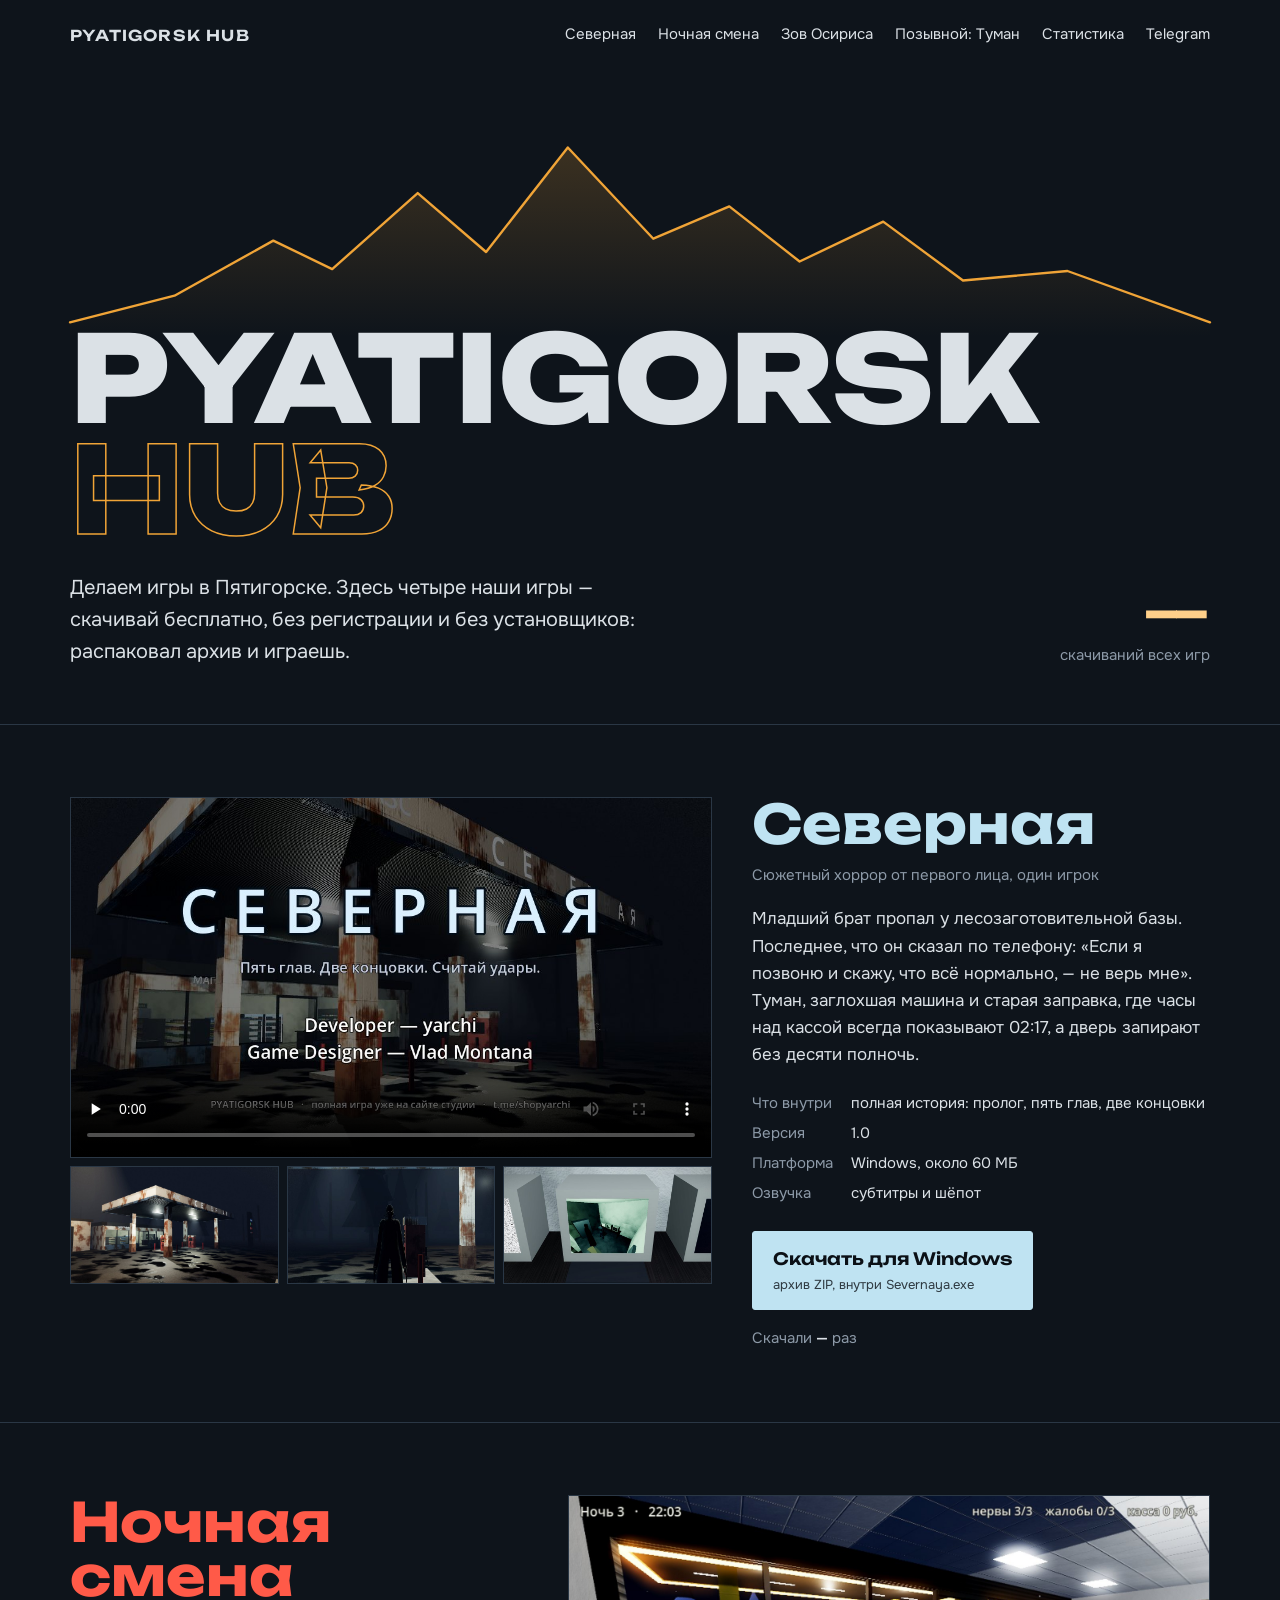
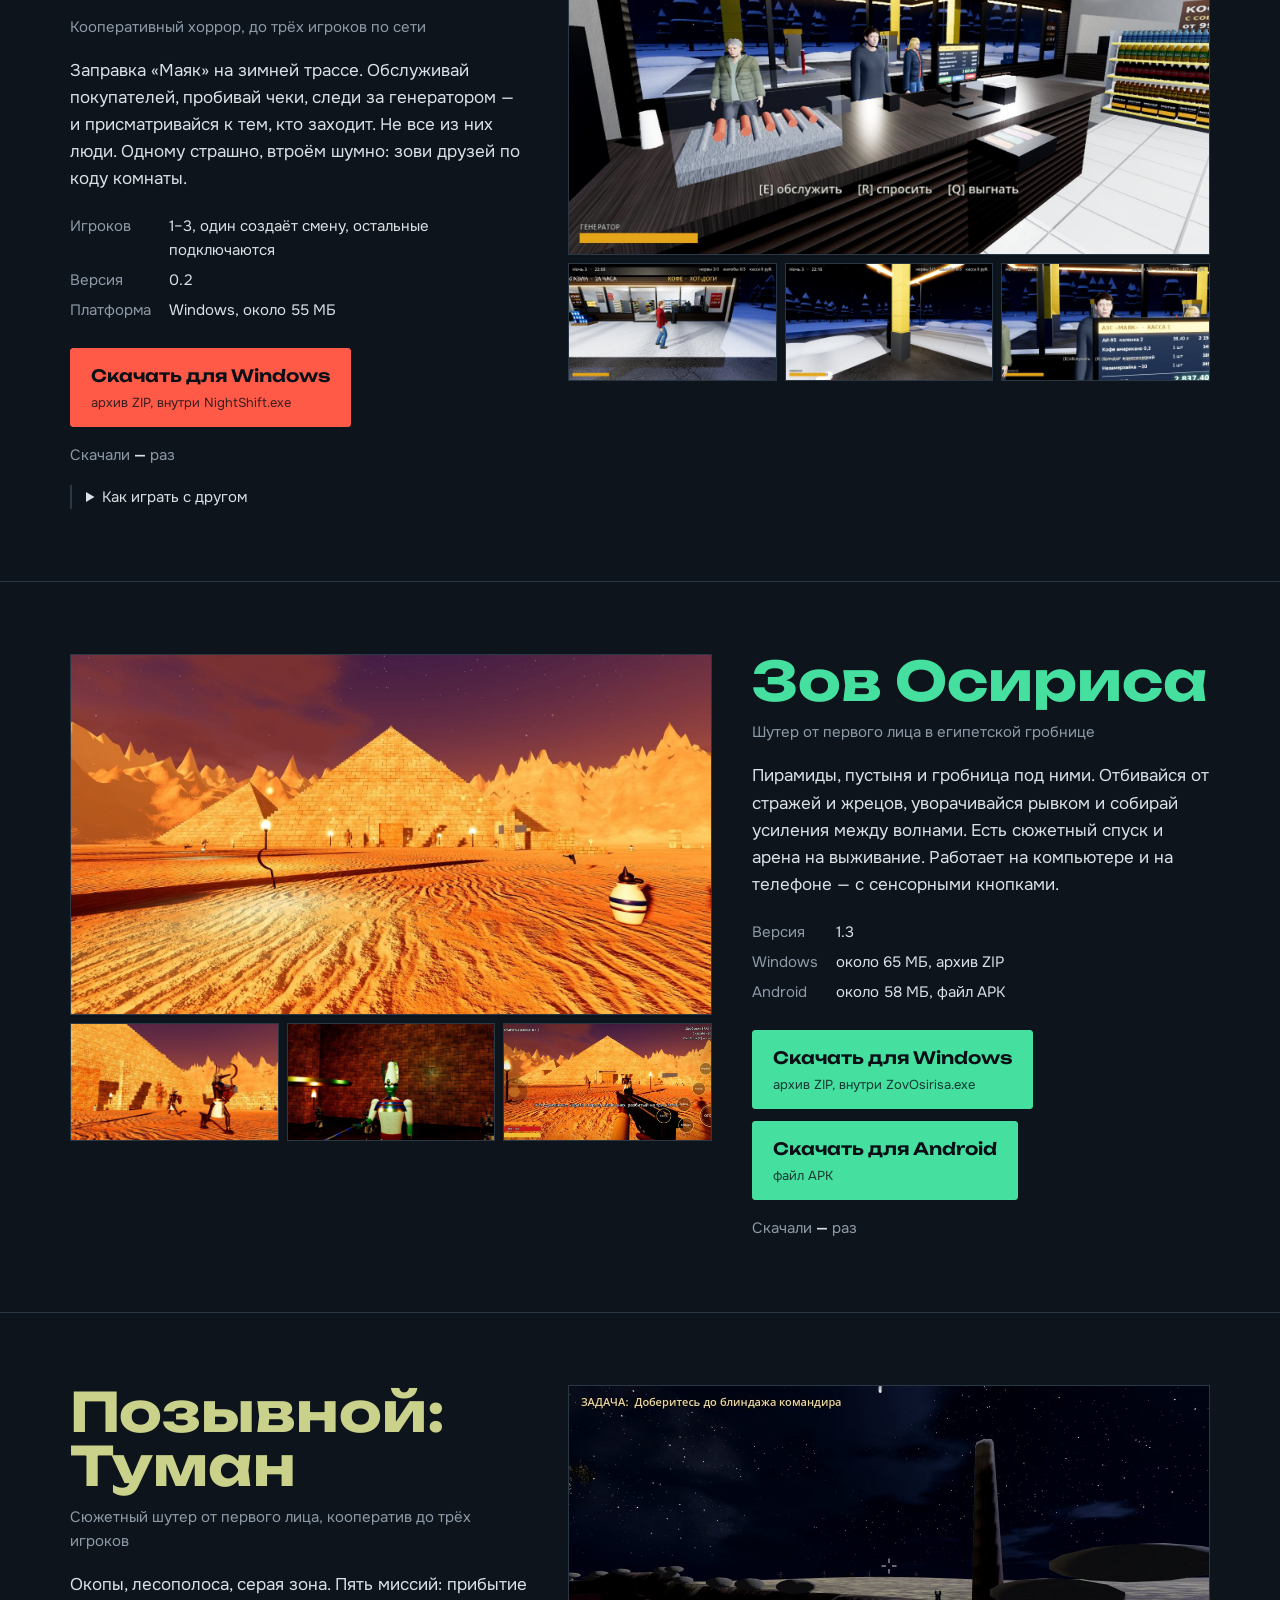
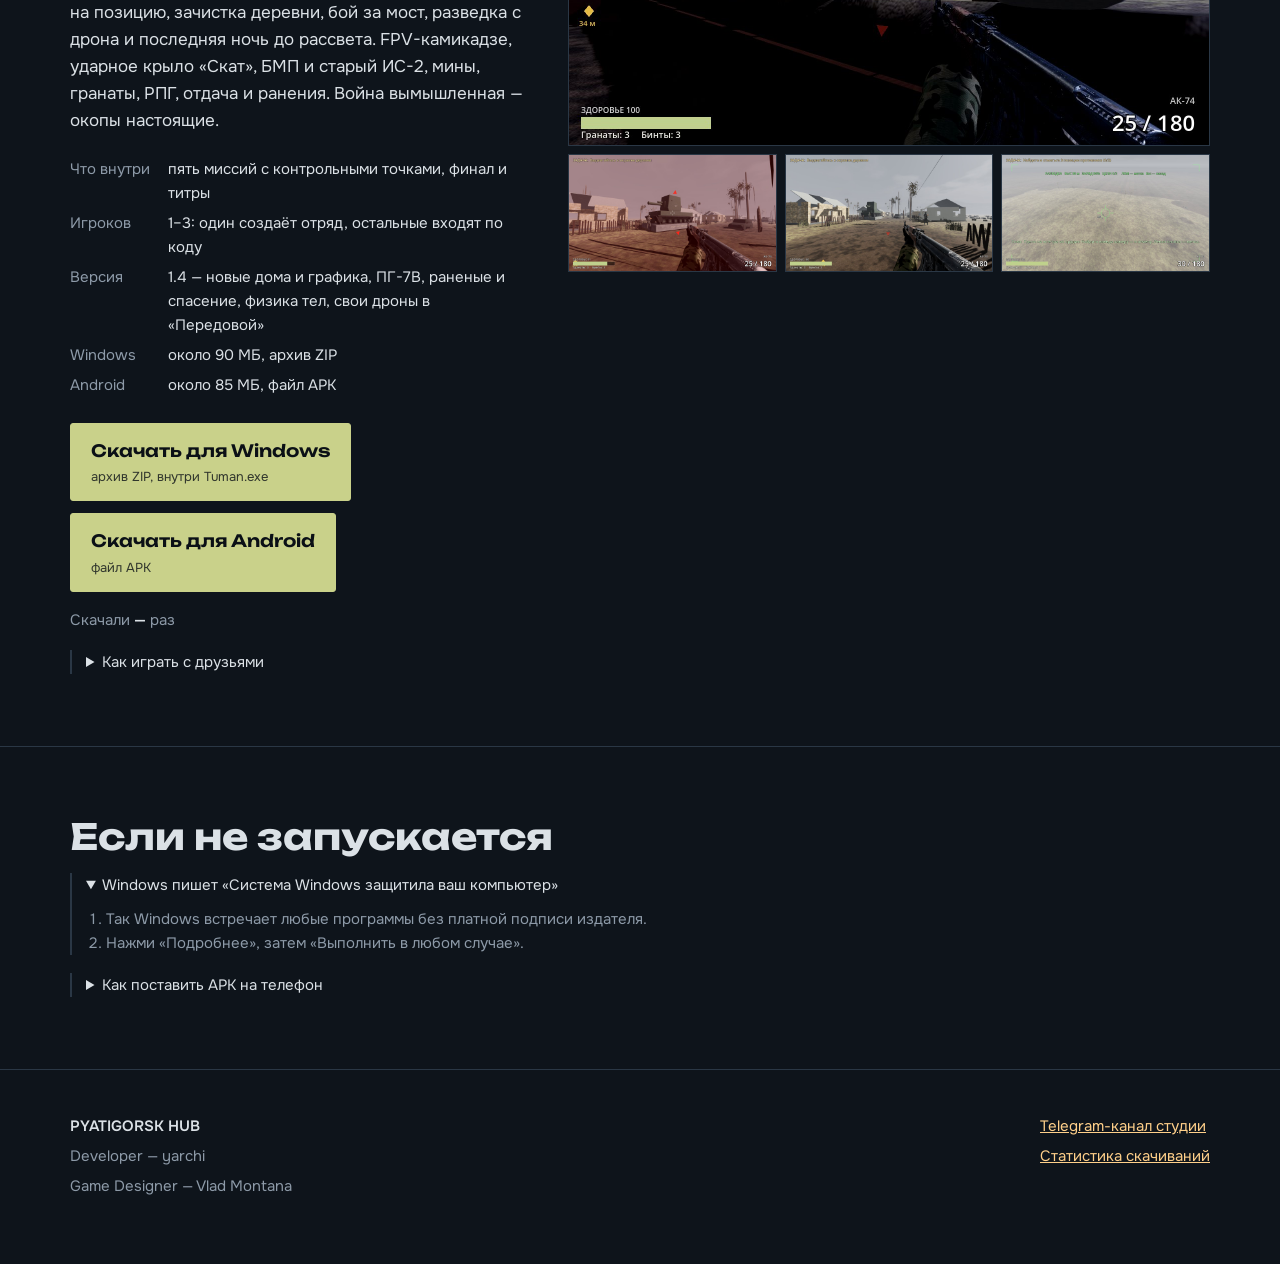
==== index.html @ 717195f7 "Сайт: «Позывной: Туман» 1.4 Co-Authored-By: Claude Opus 5.5 <noreply@anthropic.com> Claude-Session: " ====
<!doctype html>
<html lang="ru">
<head>
<meta charset="utf-8">
<meta name="viewport" content="width=device-width, initial-scale=1">
<title>PYATIGORSK HUB — игры из Пятигорска</title>
<meta name="description" content="Студия PYATIGORSK HUB: «Северная», «Ночная смена», «Зов Осириса» и «Позывной: Туман». Скачать бесплатно для Windows и Android.">
<meta property="og:title" content="PYATIGORSK HUB — игры из Пятигорска">
<meta property="og:description" content="Четыре игры студии: сюжетный хоррор, кооператив на ночной заправке, шутер в гробнице и военный шутер. Скачать бесплатно.">
<meta property="og:image" content="img/sev-1.jpg">
<link rel="icon" href="favicon.svg" type="image/svg+xml">
<link rel="preconnect" href="https://fonts.googleapis.com">
<link rel="preconnect" href="https://fonts.gstatic.com" crossorigin>
<link href="https://fonts.googleapis.com/css2?family=Onest:wght@400;500;600&family=Unbounded:wght@500;600;700;800&display=swap" rel="stylesheet">
<link rel="stylesheet" href="style.css">
</head>
<body>

<header class="top">
  <div class="wrap">
    <div class="bar">
      <a class="mark" href="./">PYATIGORSK HUB</a>
      <nav aria-label="Разделы">
        <a href="#severnaya">Северная</a>
        <a href="#night-shift">Ночная смена</a>
        <a href="#zov-osirisa">Зов Осириса</a>
        <a href="#tuman">Позывной: Туман</a>
        <a href="stats.html">Статистика</a>
        <a href="https://t.me/shopyarchi" rel="noopener">Telegram</a>
      </nav>
    </div>
    <svg class="ridge" viewBox="0 0 1200 230" role="img" aria-label="Пять вершин — силуэт горы Бештау">
      <defs><linearGradient id="lampfade" x1="0" y1="0" x2="0" y2="1"><stop offset="0" stop-color="#f0a437" stop-opacity=".2"/><stop offset="1" stop-color="#f0a437" stop-opacity="0"/></linearGradient></defs>
      <path class="glow" d="M0 214 L110 186 L214 128 L276 158 L366 78 L438 140 L524 30 L614 126 L694 92 L768 150 L856 108 L940 170 L1050 160 L1200 214 L1200 230 L0 230 Z"/>
      <path class="crest" d="M0 214 L110 186 L214 128 L276 158 L366 78 L438 140 L524 30 L614 126 L694 92 L768 150 L856 108 L940 170 L1050 160 L1200 214"/>
    </svg>
    <h1><span>PYATIGORSK</span><span class="hub">HUB</span></h1>
    <div class="intro">
      <p>Делаем игры в Пятигорске. Здесь четыре наши игры — скачивай бесплатно, без регистрации и без установщиков: распаковал архив и играешь.</p>
      <div class="tally"><b class="num" data-total>—</b><span>скачиваний всех игр</span></div>
    </div>
  </div>
</header>

<main>

<section class="game sev" id="severnaya">
  <div class="wrap grid">
    <div class="shotbox">
      <video class="main" controls preload="none" poster="img/sev-poster-v2.jpg">
        <source src="media/severnaya-trailer-v2.mp4" type="video/mp4">
      </video>
      <div class="strip">
        <a href="img/sev-1.jpg"><img src="img/sev-1.jpg" alt="Старая заправка «Северная» в тумане" loading="lazy"></a>
        <a href="img/sev-2.jpg"><img src="img/sev-2.jpg" alt="Высокая фигура за стеклом у колонки" loading="lazy"></a>
        <a href="img/sev-3.jpg"><img src="img/sev-3.jpg" alt="Монитор охраны: за спиной героя кто-то стоит" loading="lazy"></a>
      </div>
    </div>
    <div>
      <h2>Северная</h2>
      <p class="kind">Сюжетный хоррор от первого лица, один игрок</p>
      <p class="about">Младший брат пропал у лесозаготовительной базы. Последнее, что он сказал по телефону: «Если я позвоню и скажу, что всё нормально, — не верь мне». Туман, заглохшая машина и старая заправка, где часы над кассой всегда показывают 02:17, а дверь запирают без десяти полночь.</p>
      <dl class="facts">
        <dt>Что внутри</dt><dd>полная история: пролог, пять глав, две концовки</dd>
        <dt>Версия</dt><dd>1.0</dd>
        <dt>Платформа</dt><dd>Windows, <span data-size="Severnaya_Windows.zip">около 60 МБ</span></dd>
        <dt>Озвучка</dt><dd>субтитры и шёпот</dd>
      </dl>
      <div class="dl">
        <a class="btn" data-file="Severnaya_Windows.zip"><b>Скачать для Windows</b><small>архив ZIP, внутри Severnaya.exe</small></a>
      </div>
      <p class="got">Скачали <b class="num" data-count="severnaya">—</b> раз</p>
    </div>
  </div>
</section>

<section class="game ns flip" id="night-shift">
  <div class="wrap grid">
    <div class="shotbox">
      <img class="main" src="img/ns-1.jpg" alt="Касса ночной заправки «Маяк»: у прилавка стоят покупатели">
      <div class="strip">
        <a href="img/ns-2.jpg"><img src="img/ns-2.jpg" alt="Покупатель идёт к магазину по снегу" loading="lazy"></a>
        <a href="img/ns-3.jpg"><img src="img/ns-3.jpg" alt="Тёмная фигура у колонны заправки" loading="lazy"></a>
        <a href="img/ns-4.jpg"><img src="img/ns-4.jpg" alt="Экран кассы с чеком" loading="lazy"></a>
      </div>
    </div>
    <div>
      <h2>Ночная смена</h2>
      <p class="kind">Кооперативный хоррор, до трёх игроков по сети</p>
      <p class="about">Заправка «Маяк» на зимней трассе. Обслуживай покупателей, пробивай чеки, следи за генератором — и присматривайся к тем, кто заходит. Не все из них люди. Одному страшно, втроём шумно: зови друзей по коду комнаты.</p>
      <dl class="facts">
        <dt>Игроков</dt><dd>1–3, один создаёт смену, остальные подключаются</dd>
        <dt>Версия</dt><dd>0.2</dd>
        <dt>Платформа</dt><dd>Windows, <span data-size="NightShift_Windows.zip">около 55 МБ</span></dd>
      </dl>
      <div class="dl">
        <a class="btn" data-file="NightShift_Windows.zip"><b>Скачать для Windows</b><small>архив ZIP, внутри NightShift.exe</small></a>
      </div>
      <p class="got">Скачали <b class="num" data-count="night-shift">—</b> раз</p>
      <details class="how">
        <summary>Как играть с другом</summary>
        <ol>
          <li>Один игрок нажимает «Создать смену» и отправляет друзьям код комнаты.</li>
          <li>Остальные вводят код и нажимают «Подключиться к другу».</li>
          <li>Если через интернет не соединяет, поставьте всем Radmin VPN или играйте в одной сети Wi-Fi.</li>
        </ol>
      </details>
    </div>
  </div>
</section>

<section class="game zov" id="zov-osirisa">
  <div class="wrap grid">
    <div class="shotbox">
      <img class="main" src="img/zov-1.jpg" alt="Пирамиды в пустыне на закате">
      <div class="strip">
        <a href="img/zov-2.jpg"><img src="img/zov-2.jpg" alt="Стражи гробницы" loading="lazy"></a>
        <a href="img/zov-3.jpg"><img src="img/zov-3.jpg" alt="Статуя Осириса" loading="lazy"></a>
        <a href="img/zov-4.jpg"><img src="img/zov-4.jpg" alt="Игра на телефоне с сенсорными кнопками" loading="lazy"></a>
      </div>
    </div>
    <div>
      <h2>Зов Осириса</h2>
      <p class="kind">Шутер от первого лица в египетской гробнице</p>
      <p class="about">Пирамиды, пустыня и гробница под ними. Отбивайся от стражей и жрецов, уворачивайся рывком и собирай усиления между волнами. Есть сюжетный спуск и арена на выживание. Работает на компьютере и на телефоне — с сенсорными кнопками.</p>
      <dl class="facts">
        <dt>Версия</dt><dd>1.3</dd>
        <dt>Windows</dt><dd><span data-size="ZovOsirisa_Windows.zip">около 65 МБ</span>, архив ZIP</dd>
        <dt>Android</dt><dd><span data-size="ZovOsirisa.apk">около 58 МБ</span>, файл APK</dd>
      </dl>
      <div class="dl">
        <a class="btn" data-file="ZovOsirisa_Windows.zip"><b>Скачать для Windows</b><small>архив ZIP, внутри ZovOsirisa.exe</small></a>
        <a class="btn" data-file="ZovOsirisa.apk"><b>Скачать для Android</b><small>файл APK</small></a>
      </div>
      <p class="got">Скачали <b class="num" data-count="zov-osirisa">—</b> раз</p>
    </div>
  </div>
</section>

<section class="game tm flip" id="tuman">
  <div class="wrap grid">
    <div class="shotbox">
      <img class="main" src="img/tm-1.jpg" alt="Ночной окоп на позиции «Берёза»">
      <div class="strip">
        <a href="img/tm-2.jpg"><img src="img/tm-2.jpg" alt="Деревня Ольховка и памятник КВ-2" loading="lazy"></a>
        <a href="img/tm-3.jpg"><img src="img/tm-3.jpg" alt="Улица деревни Ольховка, впереди противник" loading="lazy"></a>
        <a href="img/tm-4.jpg"><img src="img/tm-4.jpg" alt="Вид с разведдрона на позиции противника" loading="lazy"></a>
      </div>
    </div>
    <div>
      <h2>Позывной: Туман</h2>
      <p class="kind">Сюжетный шутер от первого лица, кооператив до трёх игроков</p>
      <p class="about">Окопы, лесополоса, серая зона. Пять миссий: прибытие на позицию, зачистка деревни, бой за мост, разведка с дрона и последняя ночь до рассвета. FPV-камикадзе, ударное крыло «Скат», БМП и старый ИС-2, мины, гранаты, РПГ, отдача и ранения. Война вымышленная — окопы настоящие.</p>
      <dl class="facts">
        <dt>Что внутри</dt><dd>пять миссий с контрольными точками, финал и титры</dd>
        <dt>Игроков</dt><dd>1–3: один создаёт отряд, остальные входят по коду</dd>
        <dt>Версия</dt><dd>1.4 — новые дома и графика, ПГ-7В, раненые и спасение, физика тел, свои дроны в «Передовой»</dd>
        <dt>Windows</dt><dd><span data-size="Tuman_Windows.zip">около 90 МБ</span>, архив ZIP</dd>
        <dt>Android</dt><dd><span data-size="Tuman.apk">около 85 МБ</span>, файл APK</dd>
      </dl>
      <div class="dl">
        <a class="btn" data-file="Tuman_Windows.zip"><b>Скачать для Windows</b><small>архив ZIP, внутри Tuman.exe</small></a>
        <a class="btn" data-file="Tuman.apk"><b>Скачать для Android</b><small>файл APK</small></a>
      </div>
      <p class="got">Скачали <b class="num" data-count="tuman">—</b> раз</p>
      <details class="how">
        <summary>Как играть с друзьями</summary>
        <ol>
          <li>Командир нажимает «Создать отряд» и отправляет код.</li>
          <li>Остальные вводят код и нажимают «Подключиться».</li>
          <li>Раненого напарника можно поднять: подойти и держать E. Если через интернет не соединяет — Radmin VPN или одна сеть Wi-Fi.</li>
        </ol>
      </details>
    </div>
  </div>
</section>

<section class="game" id="help">
  <div class="wrap">
    <h2 style="font-size:clamp(24px,3.4vw,36px);color:var(--fog)">Если не запускается</h2>
    <details class="how" open>
      <summary>Windows пишет «Система Windows защитила ваш компьютер»</summary>
      <ol>
        <li>Так Windows встречает любые программы без платной подписи издателя.</li>
        <li>Нажми «Подробнее», затем «Выполнить в любом случае».</li>
      </ol>
    </details>
    <details class="how">
      <summary>Как поставить APK на телефон</summary>
      <ol>
        <li>Скачай файл и открой его из загрузок.</li>
        <li>Телефон спросит разрешение на установку из этого источника — разреши.</li>
        <li>Нажми «Установить».</li>
      </ol>
    </details>
  </div>
</section>

</main>

<footer>
  <div class="wrap cols">
    <div>
      <p><strong>PYATIGORSK HUB</strong></p>
      <p>Developer — yarchi</p>
      <p>Game Designer — Vlad Montana</p>
    </div>
    <div>
      <p><a href="https://t.me/shopyarchi" rel="noopener">Telegram-канал студии</a></p>
      <p><a href="stats.html">Статистика скачиваний</a></p>
    </div>
  </div>
</footer>

<script src="app.js"></script>
<script>
  Hub.fallbackLinks();
  Hub.load().then(Hub.fill).catch(function () { /* без счётчиков сайт всё равно работает: кнопки ведут по прямым адресам */ });
</script>
</body>
</html>
---- style.css ----
/* PYATIGORSK HUB. Ночной склон: сланцевая синь, туман и янтарь натриевого фонаря.
   У каждой игры свой цвет: «Северная» — лёд, «Ночная смена» — красный неон, «Зов Осириса» — зелёный свет Дуата. */
:root {
  color-scheme: dark;
  --night: #0e141b; --slate: #151e28; --slate-2: #1c2733; --line: #2a3745;
  --fog: #dbe1e6; --mute: #8d9aa8; --lamp: #f0a437; --lamp-hi: #ffd08a;
  --ice: #bfe3f2; --neon: #ff5a48; --duat: #45e0a0;
  --display: "Unbounded", "Arial Black", sans-serif;
  --body: "Onest", "Segoe UI", Roboto, Arial, sans-serif;
  --wrap: 1180px;
}
* { box-sizing: border-box; }
[hidden] { display: none !important; }
html { scroll-behavior: smooth; }
body { margin: 0; background: var(--night); color: var(--fog); font: 17px/1.6 var(--body); overflow-x: hidden; }
img, video { max-width: 100%; display: block; }
a { color: var(--lamp-hi); }
a:focus-visible, button:focus-visible { outline: 2px solid var(--lamp); outline-offset: 3px; }
.wrap { max-width: var(--wrap); margin: 0 auto; padding-inline: 20px; }
h1, h2, h3 { font-family: var(--display); margin: 0; text-wrap: balance; }
.num { font-variant-numeric: tabular-nums; }

/* ---- шапка ---- */
.bar { display: flex; justify-content: space-between; align-items: center; gap: 16px; flex-wrap: wrap; padding-block: 22px; }
.bar .mark { font-family: var(--display); font-weight: 600; font-size: 15px; letter-spacing: .08em; color: var(--fog); text-decoration: none; }
.bar nav { display: flex; gap: 22px; flex-wrap: wrap; font-size: 15px; }
.bar nav a { color: var(--fog); text-decoration: none; border-bottom: 1px solid transparent; padding-bottom: 2px; }
.bar nav a:hover { border-bottom-color: var(--lamp); }

/* ---- первый экран: хребет из пяти вершин ---- */
.top { position: relative; padding-bottom: 56px; }
.ridge { display: block; width: 100%; height: auto; margin-top: clamp(10px, 4vw, 48px); overflow: visible; }
.ridge .glow { fill: url(#lampfade); }
.ridge .crest { fill: none; stroke: var(--lamp); stroke-width: 2.5; stroke-linejoin: round; stroke-linecap: round;
  stroke-dasharray: 1700; stroke-dashoffset: 1700; animation: draw 2.2s .15s cubic-bezier(.3,.1,.2,1) forwards; }
@keyframes draw { to { stroke-dashoffset: 0; } }
h1 { font-weight: 800; font-size: clamp(38px, 9.4vw, 124px); line-height: .92; letter-spacing: -.01em; margin-top: -0.12em; position: relative; }
h1 span { display: block; }
h1 .hub { color: transparent; -webkit-text-stroke: 1.5px var(--lamp); }
.intro { display: grid; grid-template-columns: minmax(0, 34em) auto; gap: 24px 48px; align-items: end; margin-top: 28px; }
.intro p { margin: 0; font-size: clamp(17px, 2vw, 20px); }
.tally { text-align: right; }
.tally b { display: block; font-family: var(--display); font-weight: 600; font-size: clamp(34px, 5vw, 56px); line-height: 1; color: var(--lamp-hi); }
.tally span { color: var(--mute); font-size: 15px; }

/* ---- игра ---- */
.game { --tone: var(--lamp); position: relative; padding-block: 72px; border-top: 1px solid var(--line); }
.game.sev { --tone: var(--ice); } .game.ns { --tone: var(--neon); } .game.zov { --tone: var(--duat); } .game.tm { --tone: #c9d18a; }
.game .grid { display: grid; grid-template-columns: minmax(0, 7fr) minmax(0, 5fr); gap: 40px; align-items: start; }
.game.flip .grid { grid-template-columns: minmax(0, 5fr) minmax(0, 7fr); }
.game.flip .shotbox { order: 2; }
.shotbox .main { border: 1px solid var(--line); background: var(--slate); aspect-ratio: 16 / 9; width: 100%; object-fit: cover; }
.shotbox video.main { aspect-ratio: 16 / 9; background: #000; }
.strip { display: grid; grid-template-columns: repeat(3, 1fr); gap: 8px; margin-top: 8px; }
.strip a { display: block; border: 1px solid var(--line); overflow: hidden; aspect-ratio: 16 / 9; background: var(--slate); }
.strip img { width: 100%; height: 100%; object-fit: cover; }
.strip a:hover { border-color: var(--tone); }
.game h2 { font-weight: 700; font-size: clamp(30px, 4.6vw, 54px); line-height: 1; color: var(--tone); }
.game .kind { margin: 12px 0 0; color: var(--mute); font-size: 15px; }
.game .about { margin: 18px 0 0; }
.facts { margin: 22px 0 0; padding: 0; list-style: none; display: grid; grid-template-columns: auto 1fr; gap: 6px 18px; font-size: 15px; }
.facts dt { color: var(--mute); } .facts dd { margin: 0; }
.dl { display: flex; flex-wrap: wrap; gap: 12px; margin-top: 26px; }
.btn { display: inline-flex; flex-direction: column; gap: 3px; min-width: 220px; padding: 13px 20px; text-decoration: none;
  background: var(--tone); color: #0b1016; border: 1px solid var(--tone); border-radius: 3px; transition: filter .15s, transform .15s; }
.btn:hover { filter: brightness(1.1); transform: translateY(-1px); }
.btn b { font-family: var(--display); font-weight: 600; font-size: 17px; }
.btn small { font-size: 13px; opacity: .8; }
.got { margin: 16px 0 0; font-size: 15px; color: var(--mute); }
.got b { color: var(--fog); font-weight: 600; }
details.how { margin-top: 18px; font-size: 15px; border-left: 2px solid var(--line); padding-left: 14px; }
details.how summary { cursor: pointer; color: var(--fog); }
details.how ol { margin: 10px 0 0; padding-left: 20px; color: var(--mute); }

/* ---- низ ---- */
footer { border-top: 1px solid var(--line); padding-block: 44px 60px; color: var(--mute); font-size: 15px; }
footer .cols { display: flex; justify-content: space-between; gap: 28px; flex-wrap: wrap; }
footer strong { color: var(--fog); font-weight: 600; }
footer p { margin: 0 0 6px; }

/* ---- статистика ---- */
.page-head { padding-block: 26px 10px; }
.page-head h1 { font-size: clamp(30px, 6vw, 64px); margin-top: 0; }
.page-head p { color: var(--mute); max-width: 44em; }
.cards { display: grid; grid-template-columns: repeat(4, minmax(0, 1fr)); gap: 12px; margin-top: 26px; }
.card { background: var(--slate); border: 1px solid var(--line); border-top: 3px solid var(--tone, var(--lamp)); padding: 18px 20px; }
.card b { display: block; font-family: var(--display); font-weight: 600; font-size: clamp(28px, 3.6vw, 42px); line-height: 1.1; color: var(--tone, var(--lamp-hi)); }
.card span { color: var(--mute); font-size: 15px; }
.block { margin-top: 44px; }
.block h2 { font-size: 22px; font-weight: 600; }
.bars { margin-top: 18px; display: grid; gap: 12px; }
.bars .row { display: grid; grid-template-columns: 170px 1fr 70px; gap: 14px; align-items: center; font-size: 15px; }
.bars .track { background: var(--slate); height: 18px; border: 1px solid var(--line); }
.bars .fill { height: 100%; background: var(--tone); min-width: 2px; transition: width .5s; }
.bars .n { text-align: right; }
.tablewrap { overflow-x: auto; margin-top: 16px; }
table { border-collapse: collapse; width: 100%; font-size: 15px; min-width: 640px; }
th, td { text-align: left; padding: 10px 12px; border-bottom: 1px solid var(--line); }
th { color: var(--mute); font-weight: 500; }
td.r, th.r { text-align: right; }
.chart { margin-top: 16px; background: var(--slate); border: 1px solid var(--line); padding: 14px; }
.chart svg { width: 100%; height: auto; display: block; }
.legend { display: flex; gap: 18px; flex-wrap: wrap; font-size: 14px; color: var(--mute); margin-top: 10px; }
.legend i { display: inline-block; width: 18px; height: 3px; vertical-align: middle; margin-right: 6px; }
.note { color: var(--mute); font-size: 15px; margin-top: 12px; max-width: 46em; }
.msg { margin-top: 20px; padding: 12px 16px; border-left: 3px solid var(--neon); background: rgba(255, 90, 72, .1); max-width: 46em; }
button.plain { font: inherit; color: var(--night); background: var(--lamp); border: 0; border-radius: 3px; padding: 9px 16px; cursor: pointer; }
button.plain:hover { filter: brightness(1.1); }

@media (max-width: 860px) {
  .game .grid, .game.flip .grid { grid-template-columns: 1fr; gap: 26px; }
  .game.flip .shotbox { order: 0; }
  .intro { grid-template-columns: 1fr; } .tally { text-align: left; }
  .cards { grid-template-columns: repeat(2, minmax(0, 1fr)); }
  .bars .row { grid-template-columns: 110px 1fr 54px; }
  .game { padding-block: 52px; }
}
@media (prefers-reduced-motion: reduce) {
  html { scroll-behavior: auto; }
  .ridge .crest { animation: none; stroke-dashoffset: 0; }
  .btn, .bars .fill { transition: none; }
}
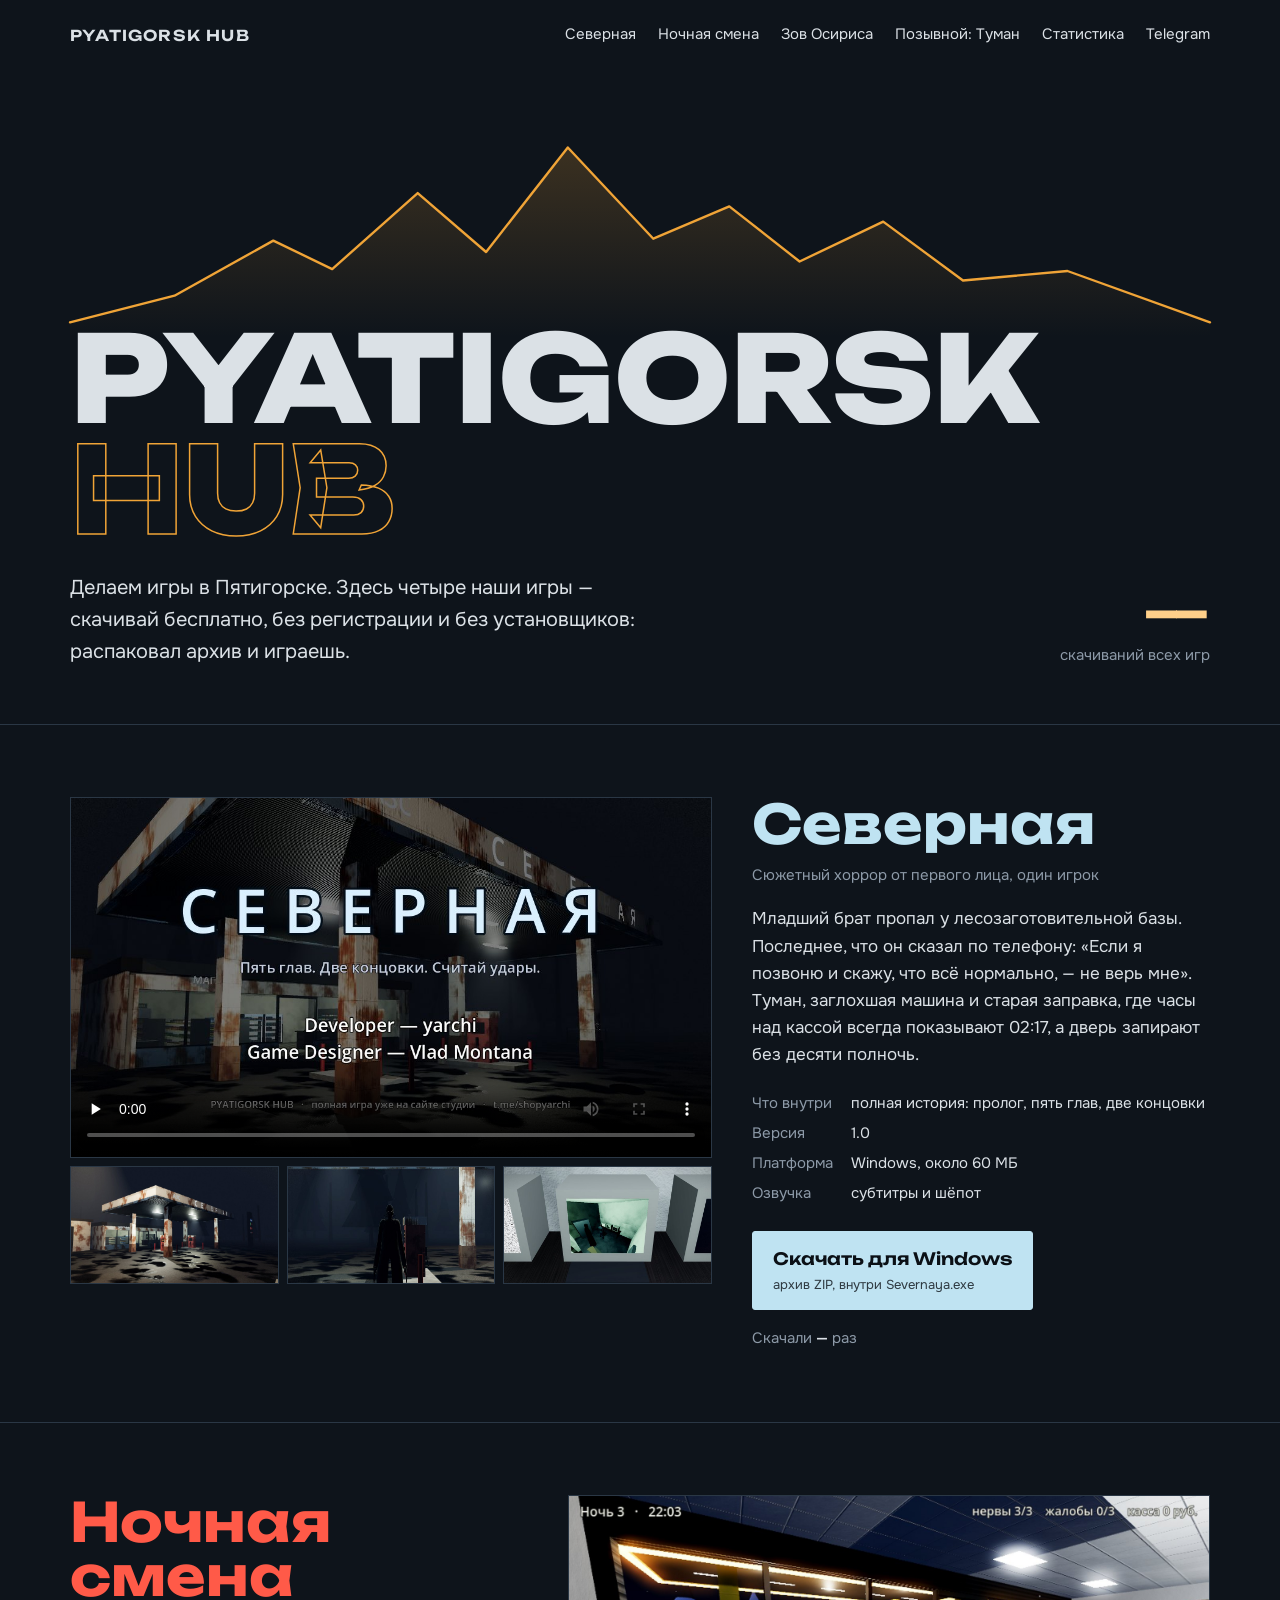
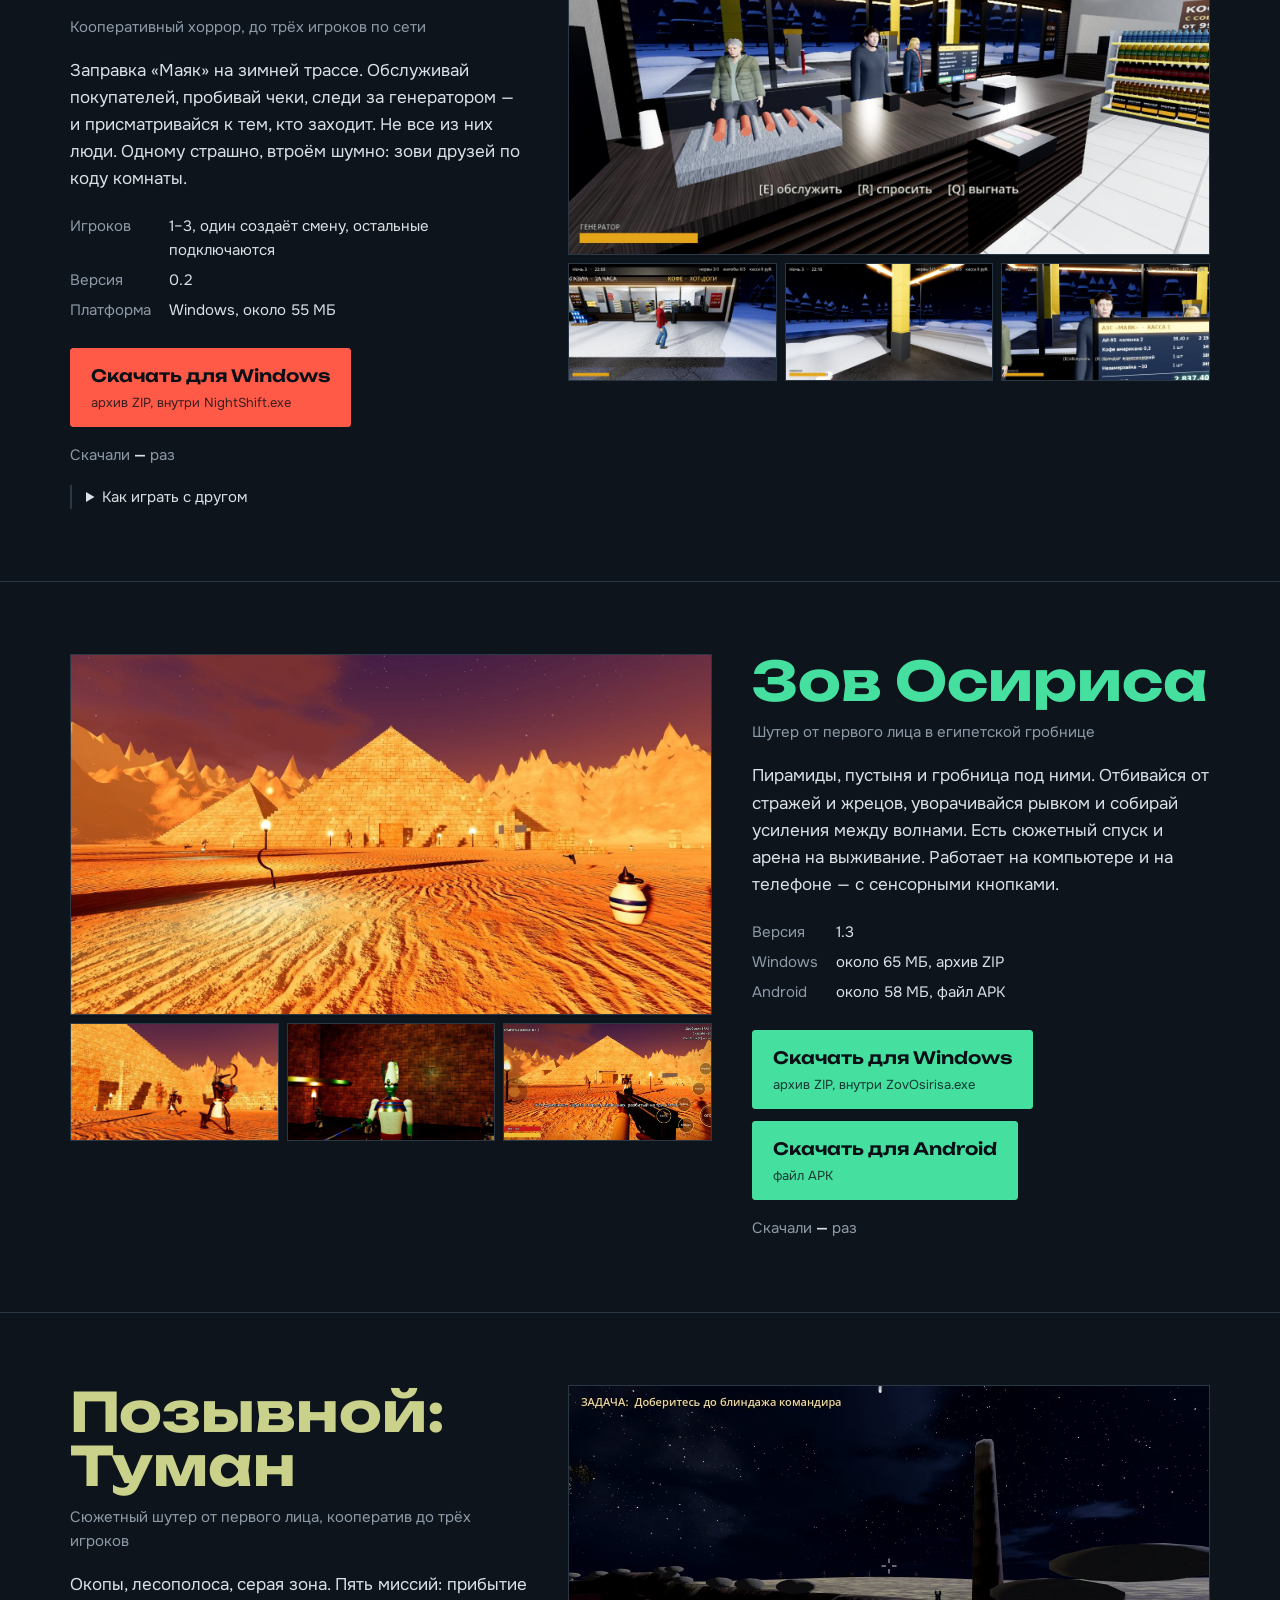
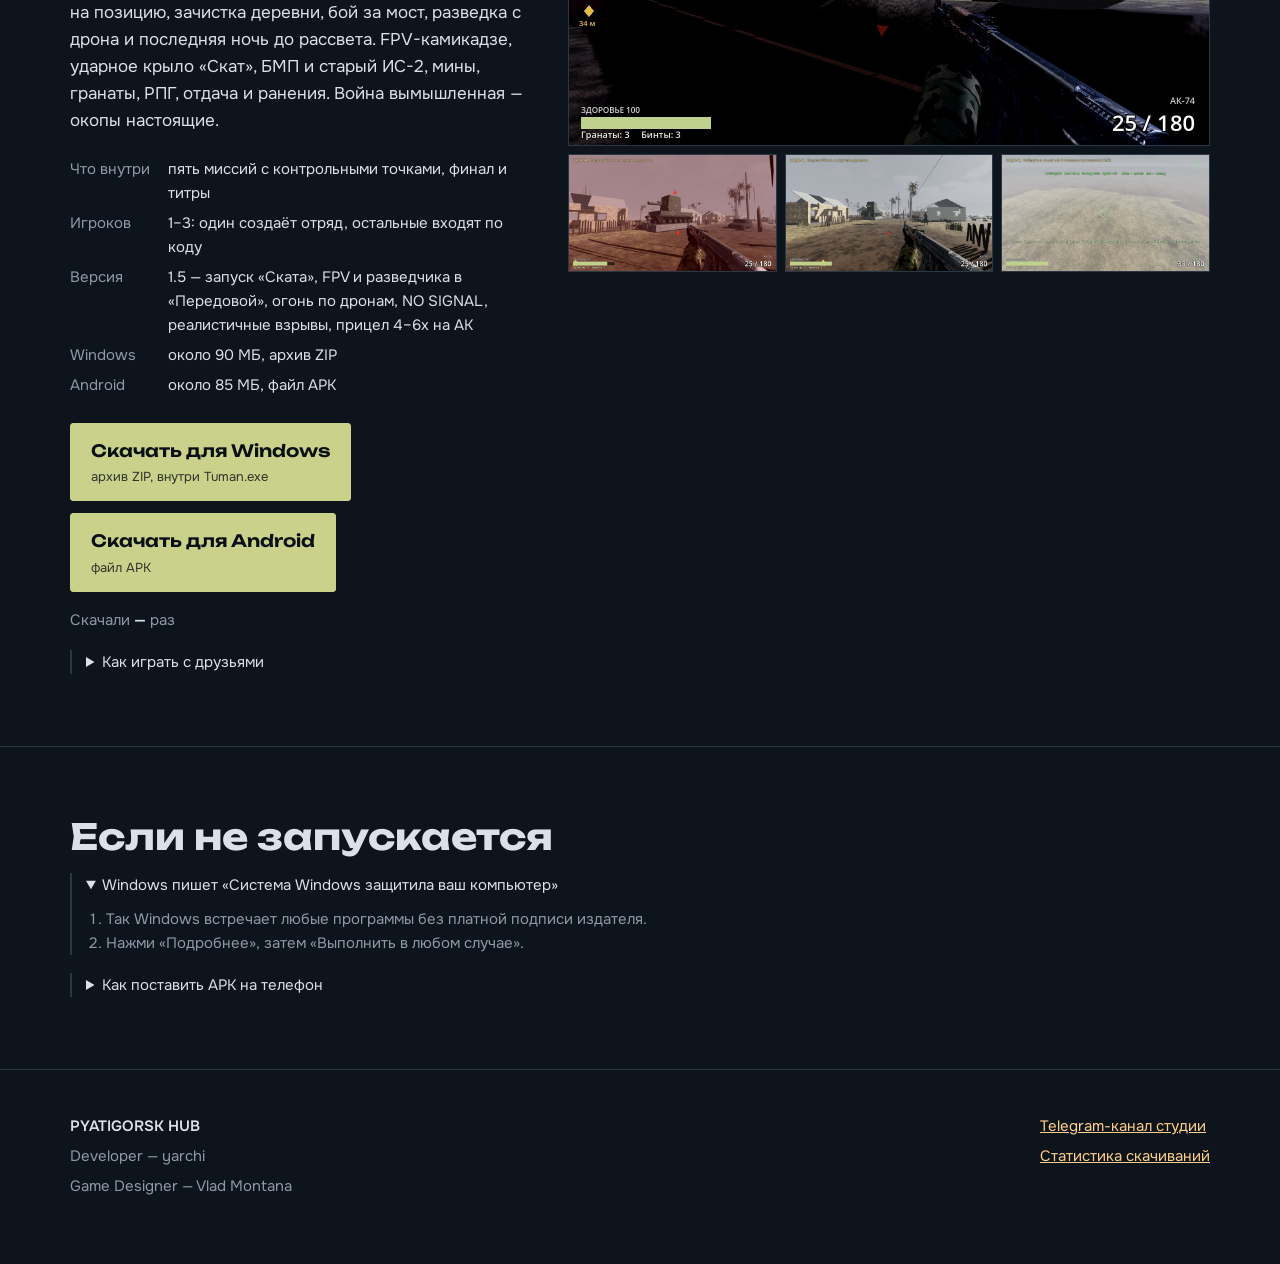
==== commit 67e87187: "Туман 1.5 на сайте Co-Authored-By: Claude Opus 5.5 <noreply@anthropic.com> Claude-Session: https://c" ====
--- a/index.html
+++ b/index.html
@@ -154,7 +154,7 @@
       <dl class="facts">
         <dt>Что внутри</dt><dd>пять миссий с контрольными точками, финал и титры</dd>
         <dt>Игроков</dt><dd>1–3: один создаёт отряд, остальные входят по коду</dd>
-        <dt>Версия</dt><dd>1.4 — новые дома и графика, ПГ-7В, раненые и спасение, физика тел, свои дроны в «Передовой»</dd>
+        <dt>Версия</dt><dd>1.5 — запуск «Ската», FPV и разведчика в «Передовой», огонь по дронам, NO SIGNAL, реалистичные взрывы, прицел 4–6х на АК</dd>
         <dt>Windows</dt><dd><span data-size="Tuman_Windows.zip">около 90 МБ</span>, архив ZIP</dd>
         <dt>Android</dt><dd><span data-size="Tuman.apk">около 85 МБ</span>, файл APK</dd>
       </dl>
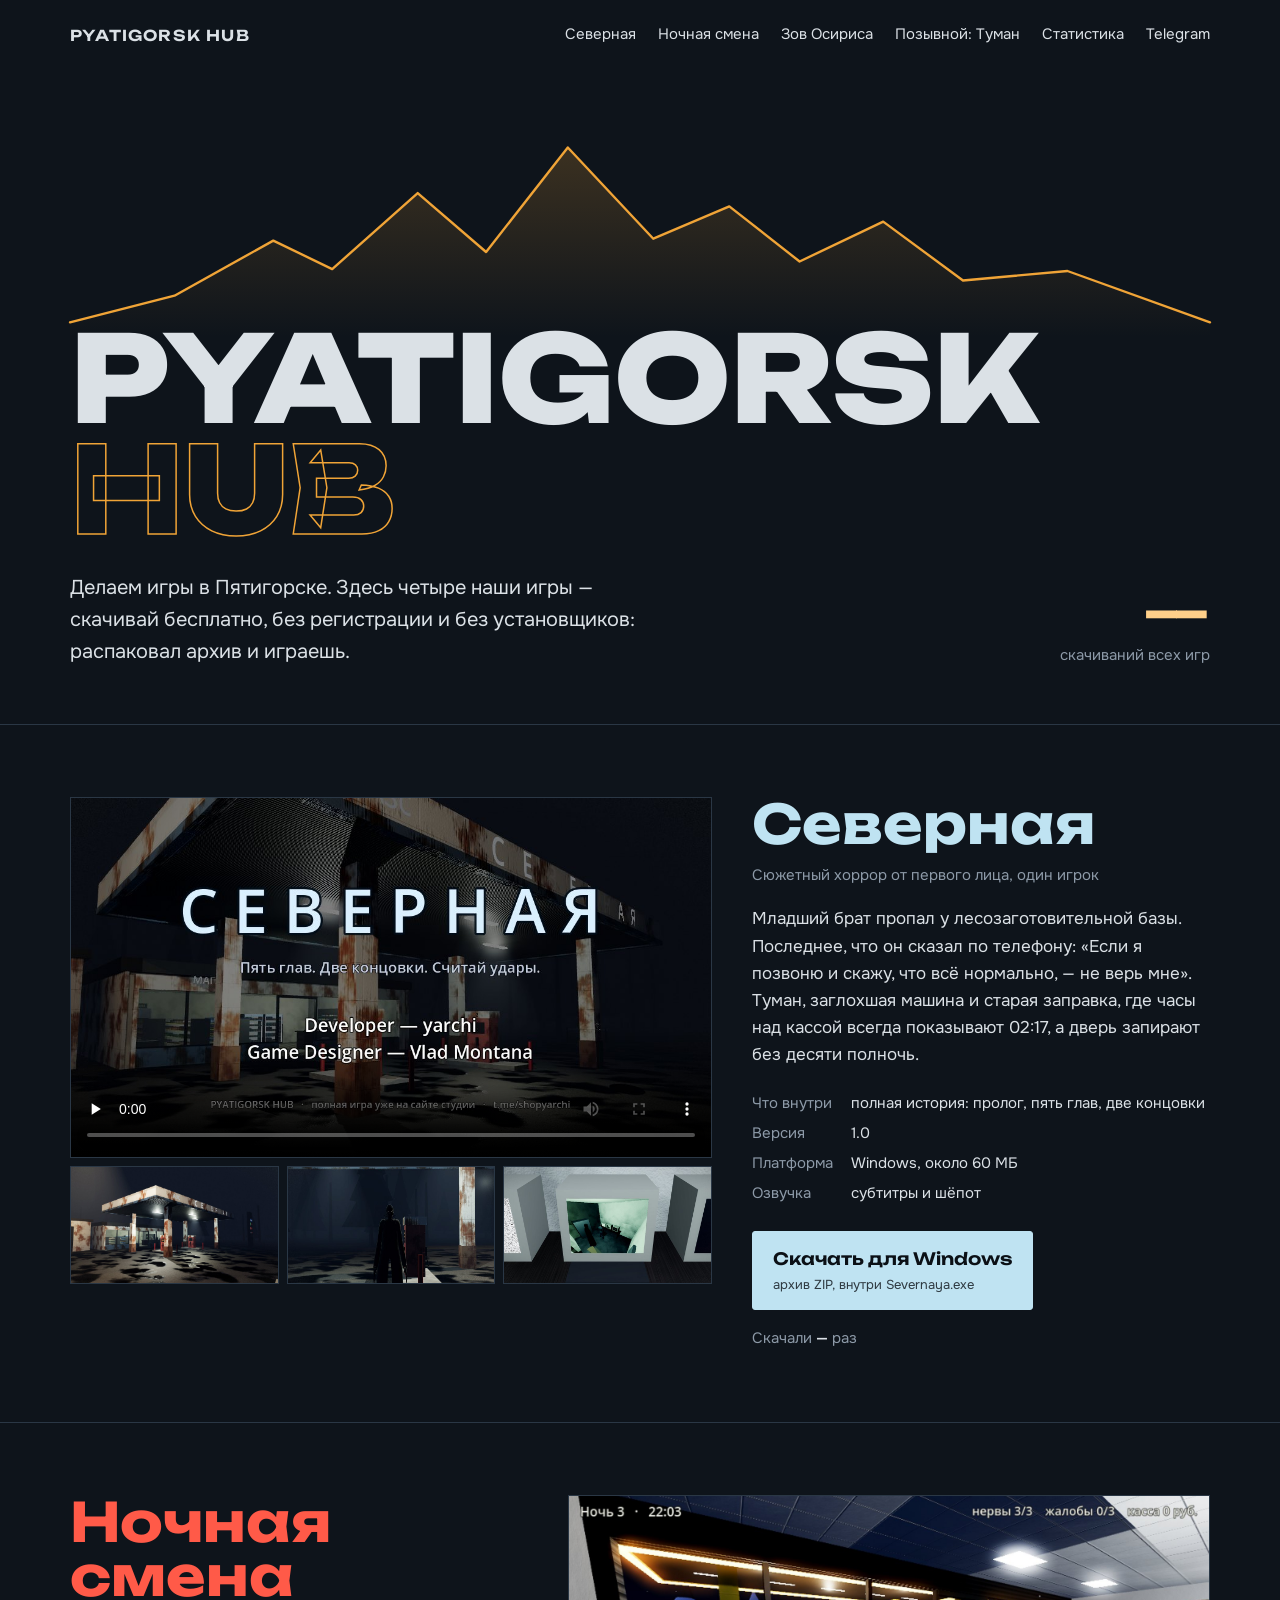
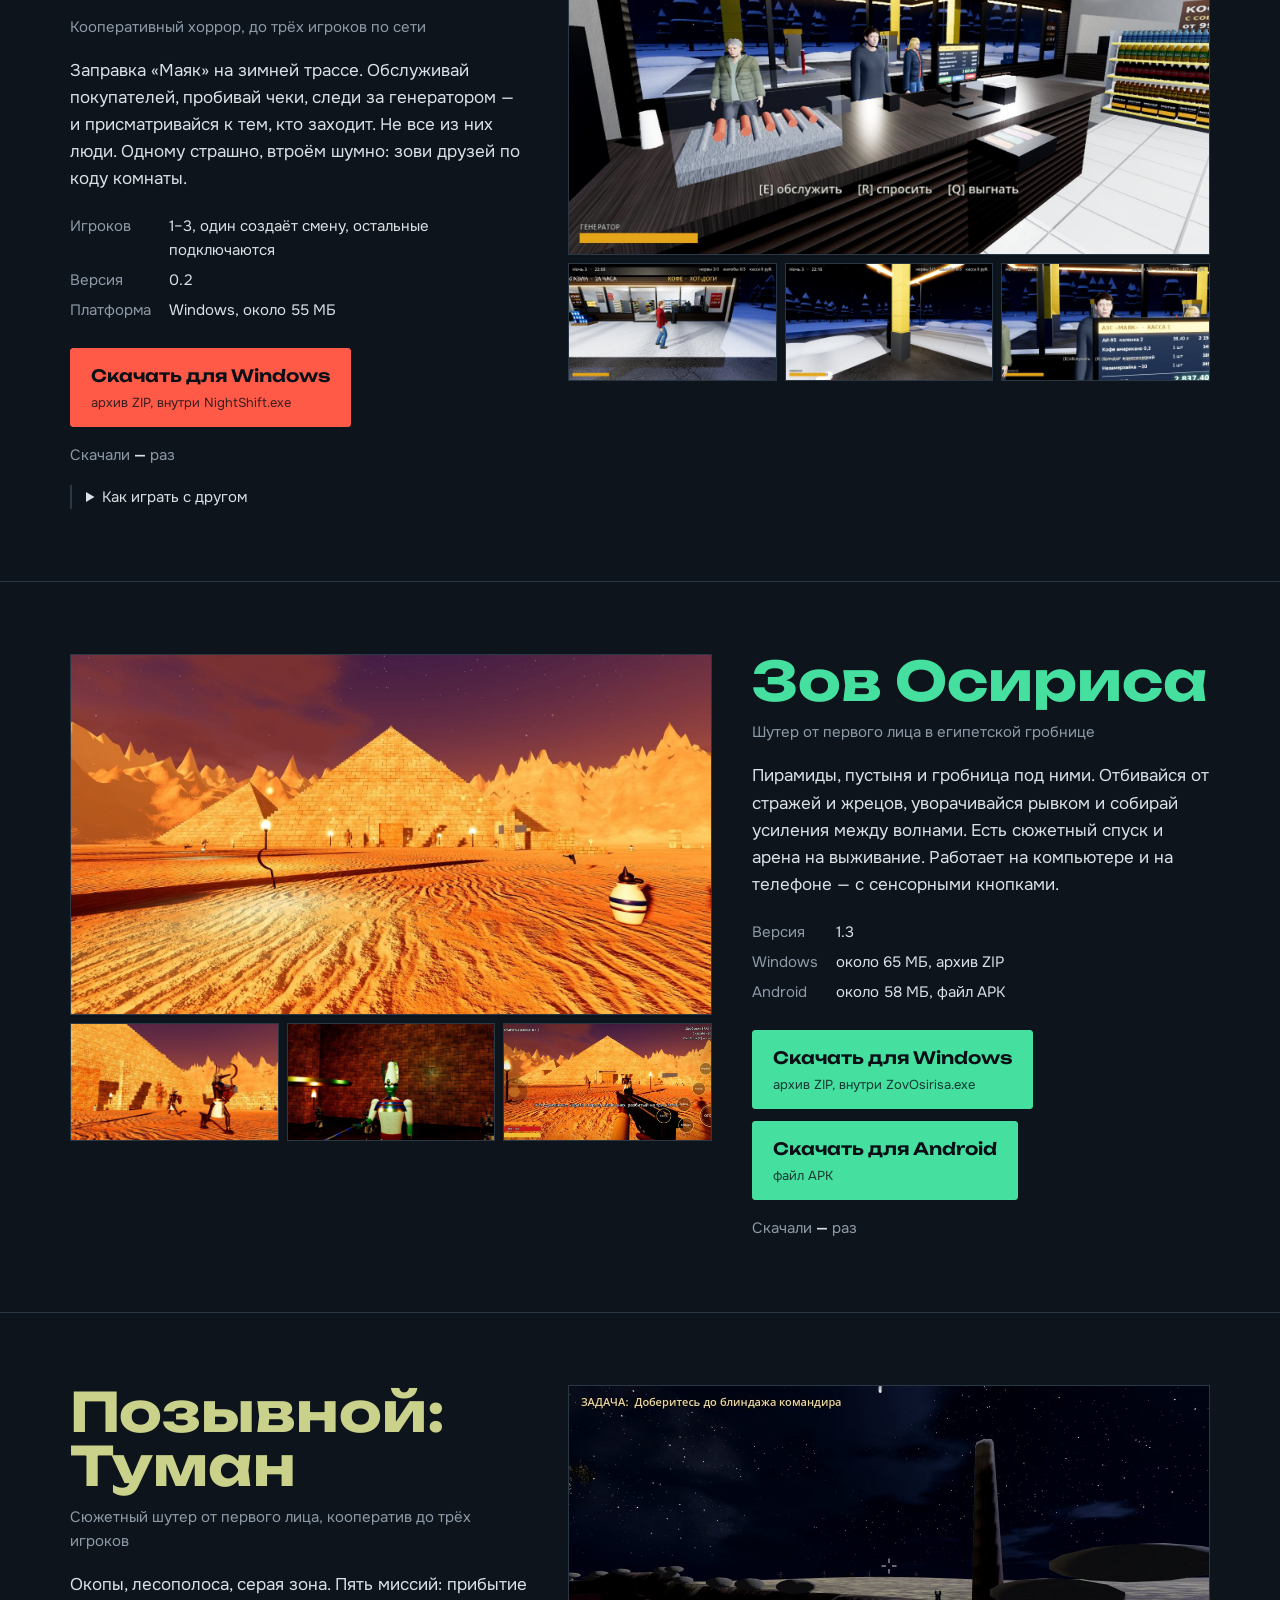
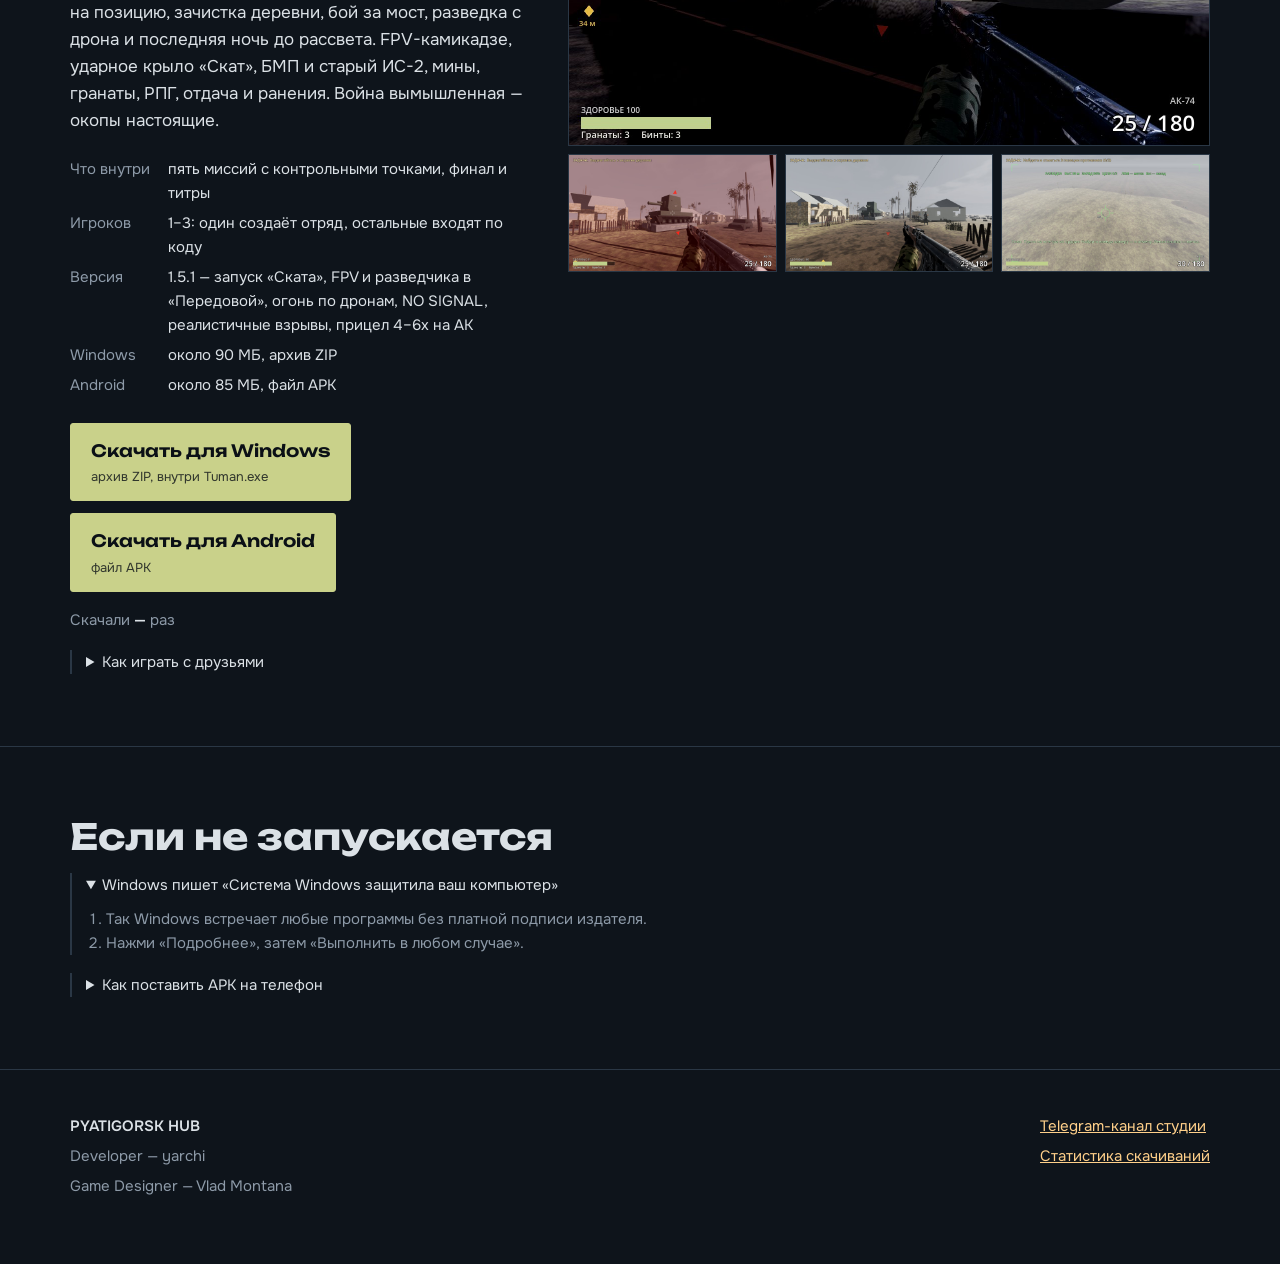
==== commit 8e79bf6b: "Туман 1.5.1 на сайте Co-Authored-By: Claude Opus 5.5 <noreply@anthropic.com> Claude-Session: https:/" ====
--- a/index.html
+++ b/index.html
@@ -154,7 +154,7 @@
       <dl class="facts">
         <dt>Что внутри</dt><dd>пять миссий с контрольными точками, финал и титры</dd>
         <dt>Игроков</dt><dd>1–3: один создаёт отряд, остальные входят по коду</dd>
-        <dt>Версия</dt><dd>1.5 — запуск «Ската», FPV и разведчика в «Передовой», огонь по дронам, NO SIGNAL, реалистичные взрывы, прицел 4–6х на АК</dd>
+        <dt>Версия</dt><dd>1.5.1 — запуск «Ската», FPV и разведчика в «Передовой», огонь по дронам, NO SIGNAL, реалистичные взрывы, прицел 4–6х на АК</dd>
         <dt>Windows</dt><dd><span data-size="Tuman_Windows.zip">около 90 МБ</span>, архив ZIP</dd>
         <dt>Android</dt><dd><span data-size="Tuman.apk">около 85 МБ</span>, файл APK</dd>
       </dl>
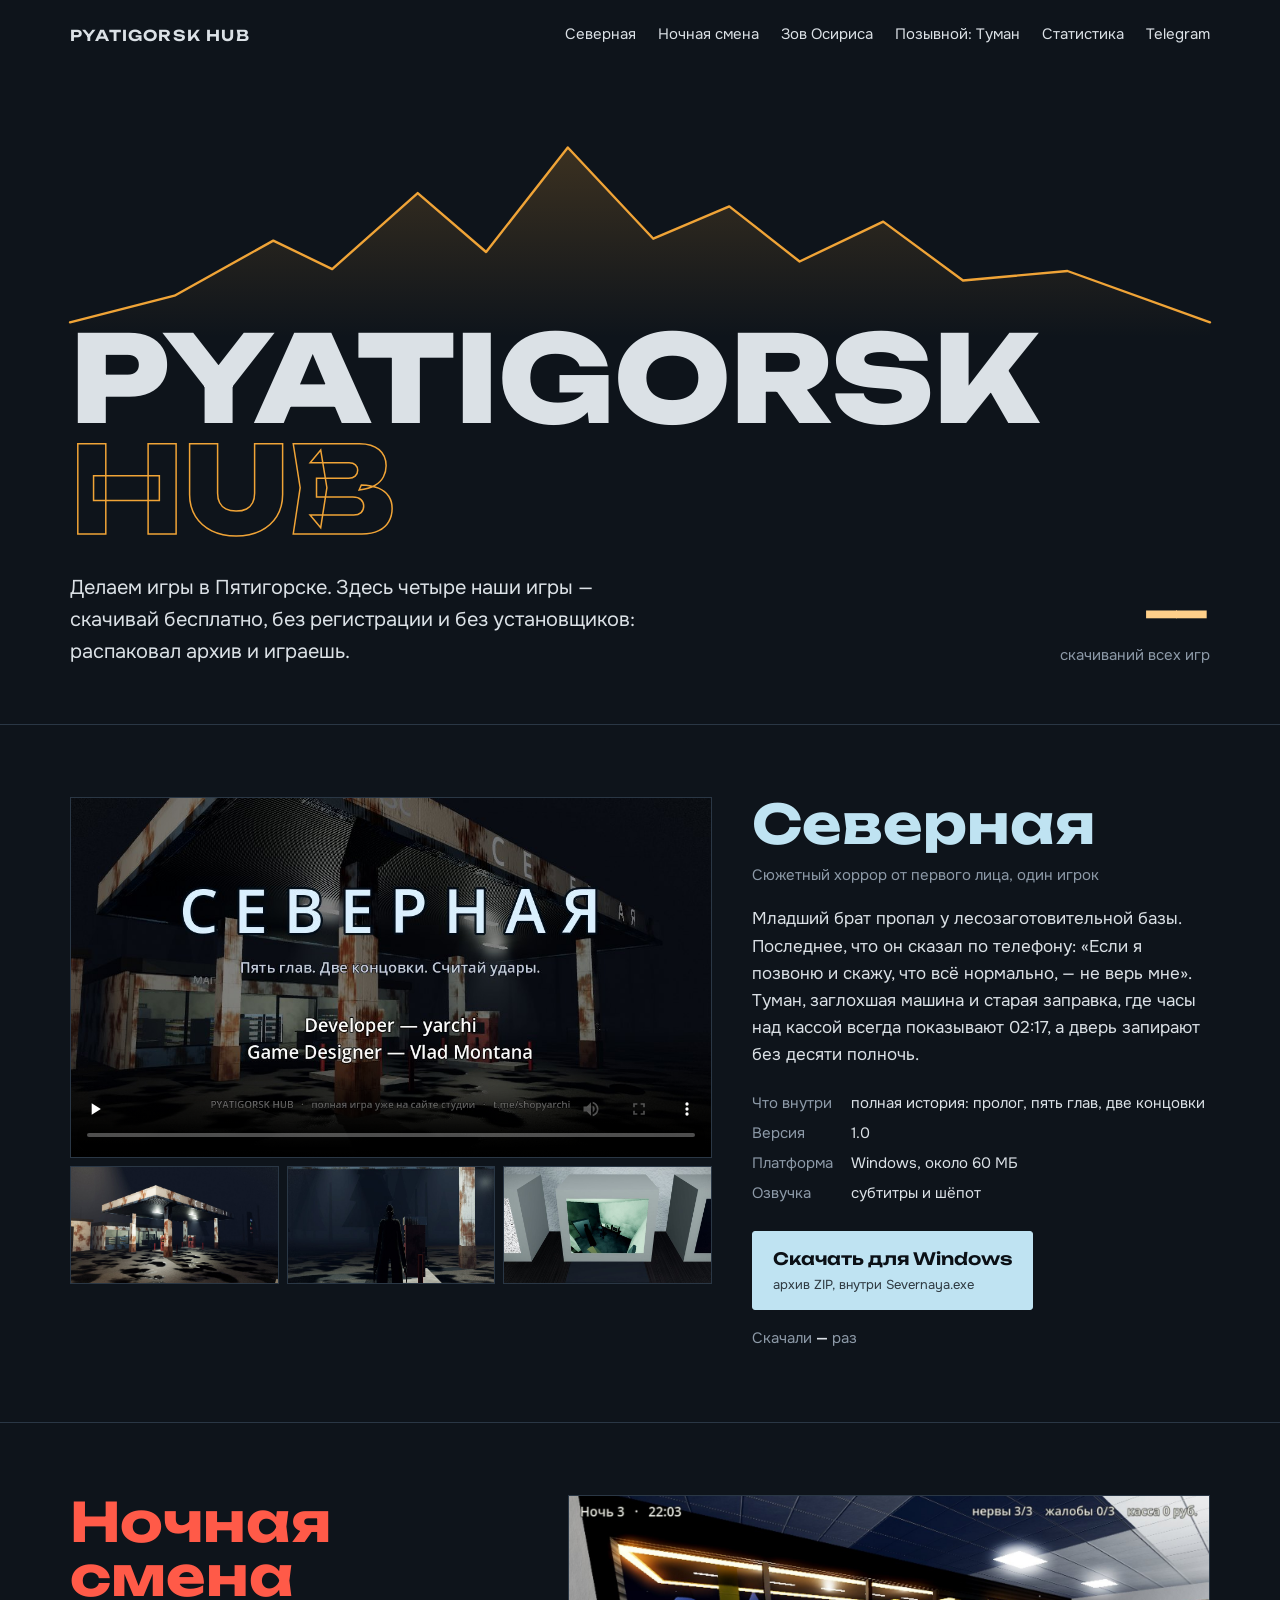
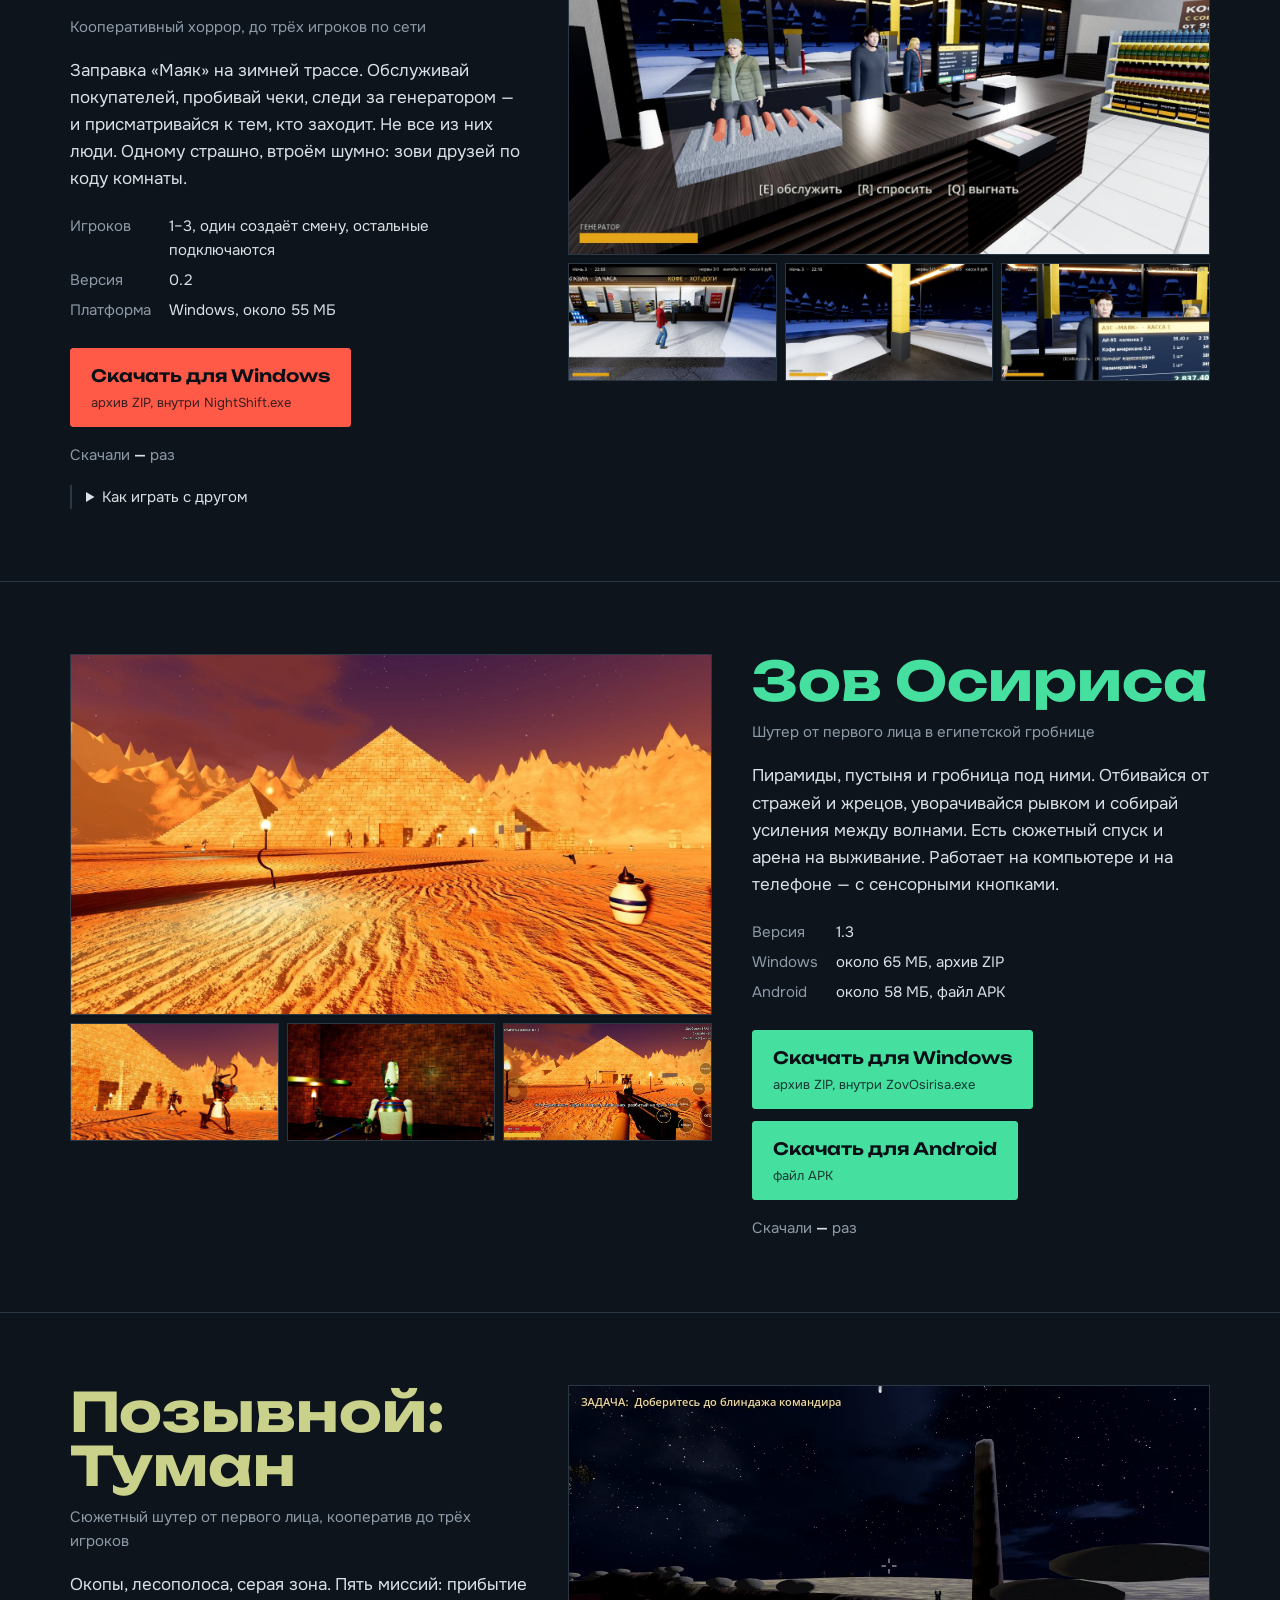
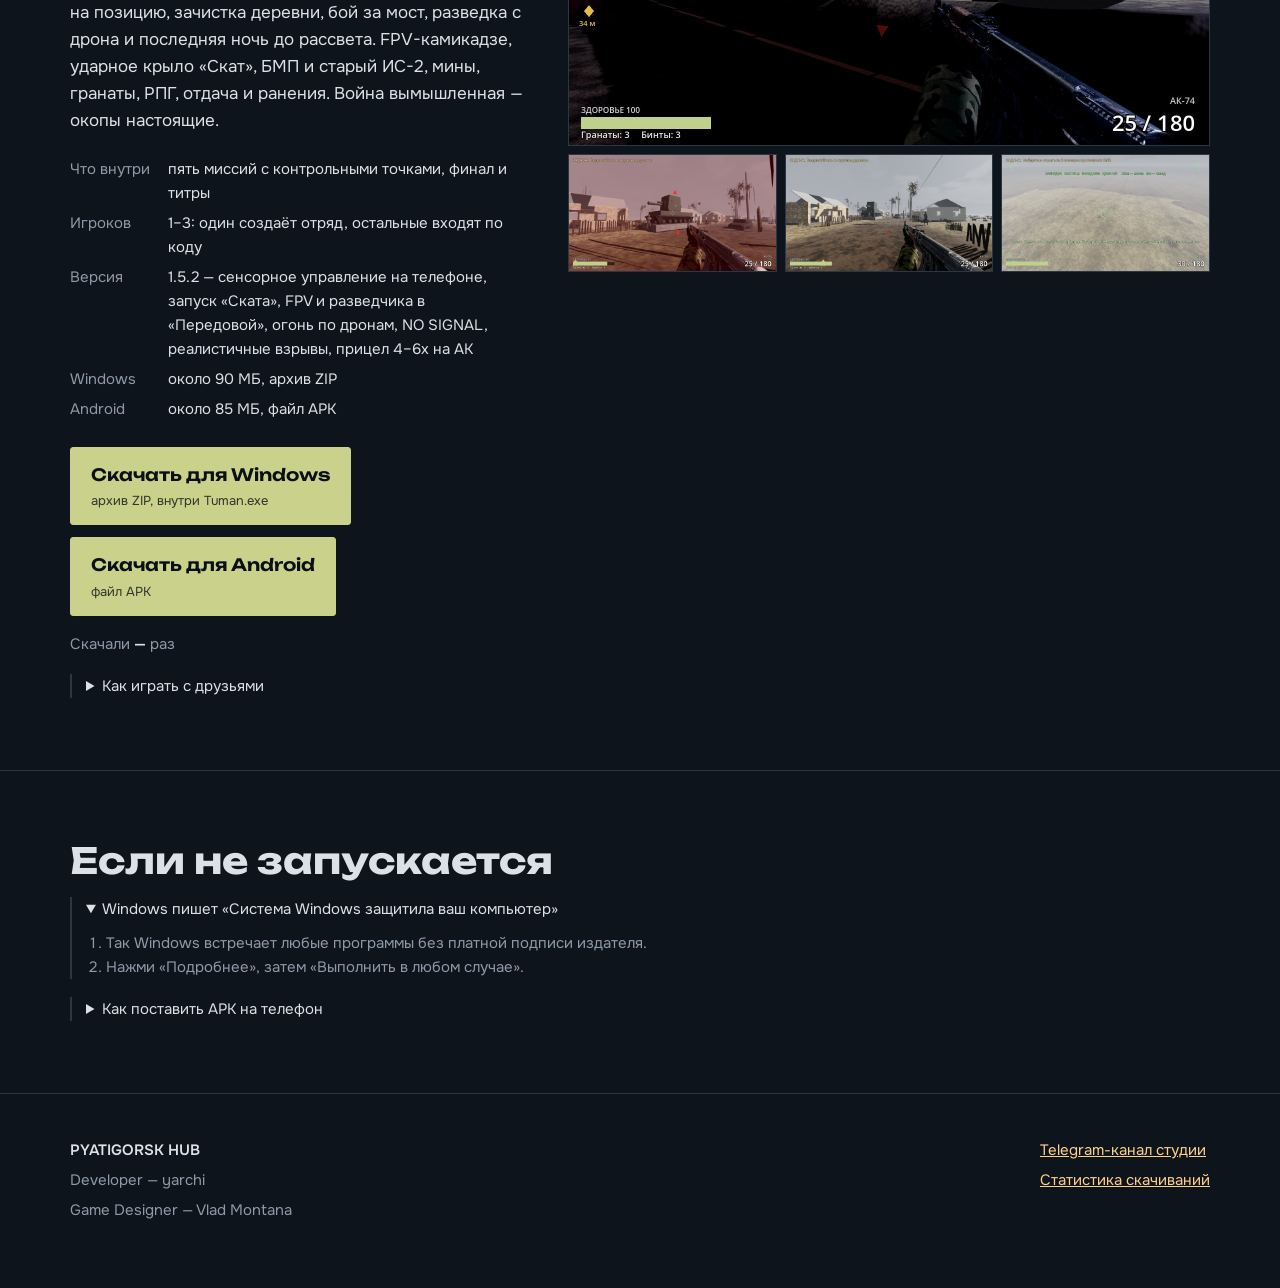
==== commit 848cf874: "Туман 1.5.2 на сайте Co-Authored-By: Claude Opus 5.5 <noreply@anthropic.com> Claude-Session: https:/" ====
--- a/index.html
+++ b/index.html
@@ -154,7 +154,7 @@
       <dl class="facts">
         <dt>Что внутри</dt><dd>пять миссий с контрольными точками, финал и титры</dd>
         <dt>Игроков</dt><dd>1–3: один создаёт отряд, остальные входят по коду</dd>
-        <dt>Версия</dt><dd>1.5.1 — запуск «Ската», FPV и разведчика в «Передовой», огонь по дронам, NO SIGNAL, реалистичные взрывы, прицел 4–6х на АК</dd>
+        <dt>Версия</dt><dd>1.5.2 — сенсорное управление на телефоне, запуск «Ската», FPV и разведчика в «Передовой», огонь по дронам, NO SIGNAL, реалистичные взрывы, прицел 4–6х на АК</dd>
         <dt>Windows</dt><dd><span data-size="Tuman_Windows.zip">около 90 МБ</span>, архив ZIP</dd>
         <dt>Android</dt><dd><span data-size="Tuman.apk">около 85 МБ</span>, файл APK</dd>
       </dl>
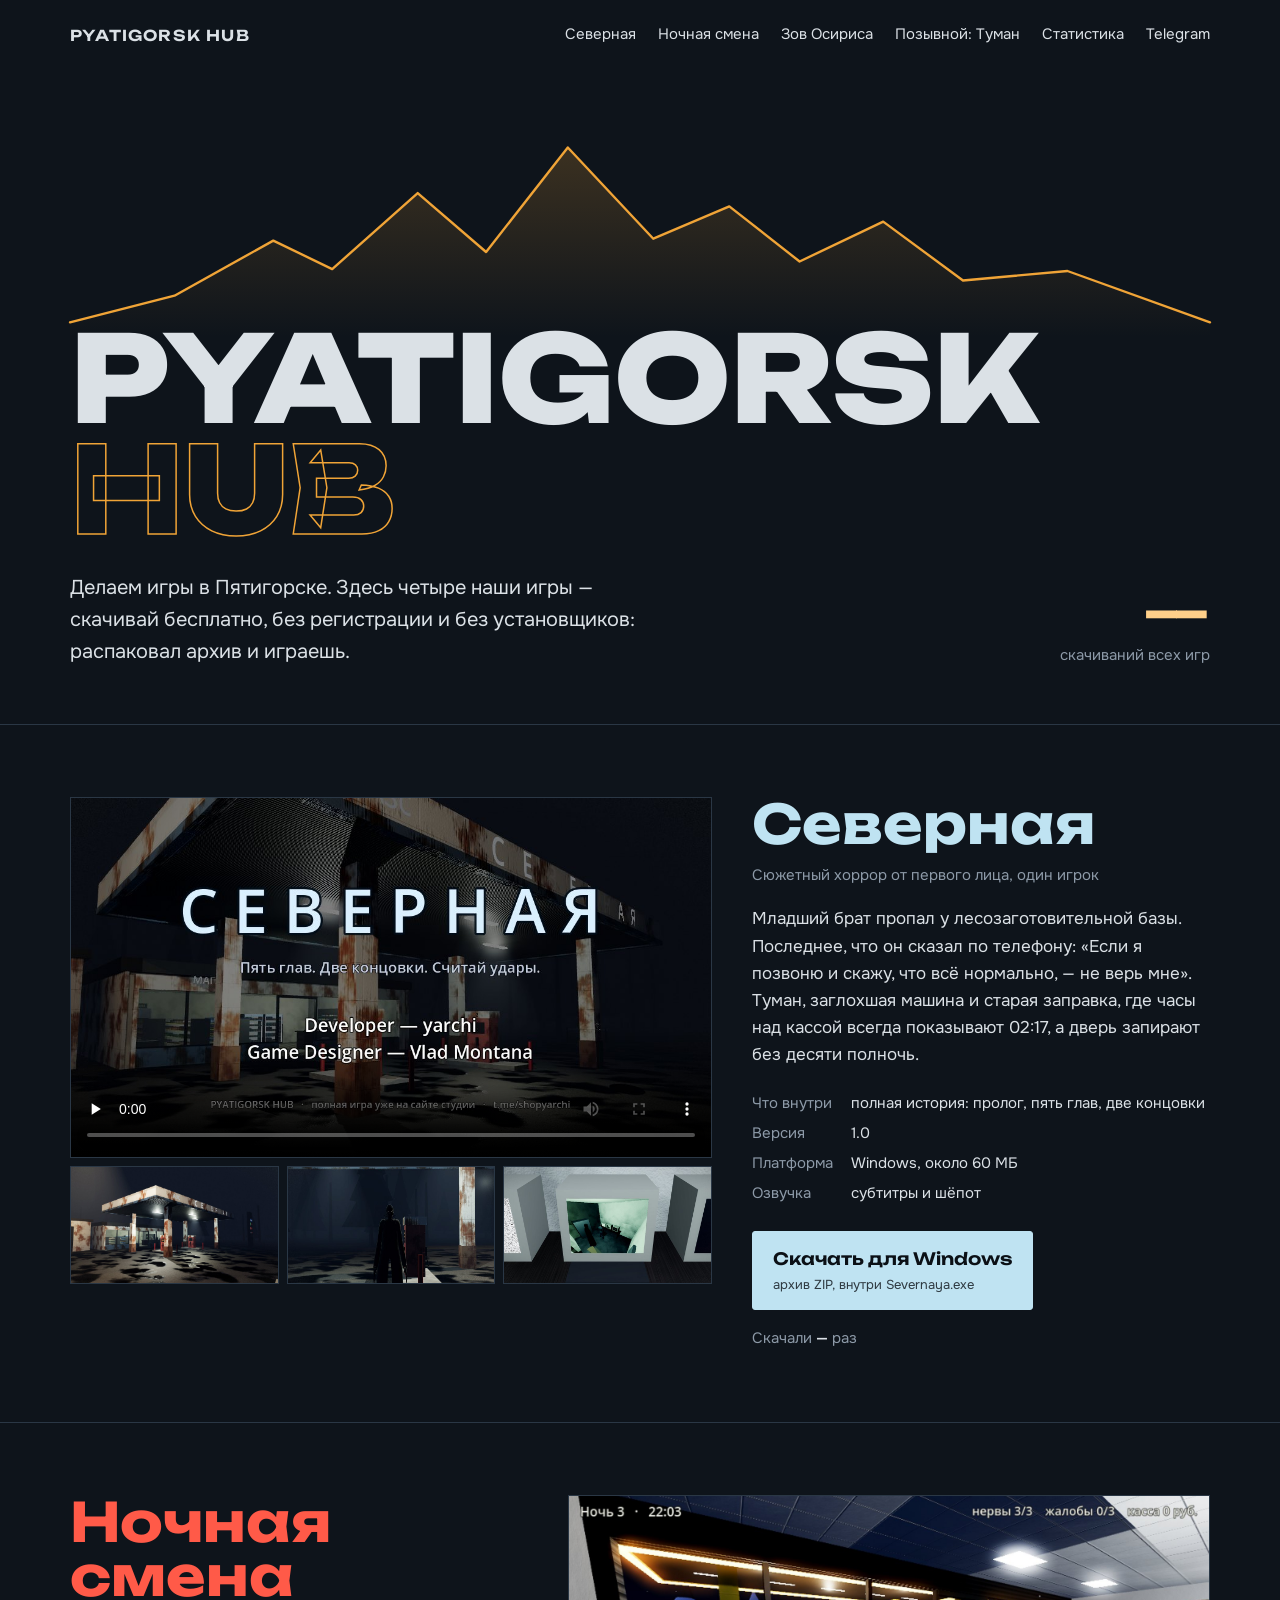
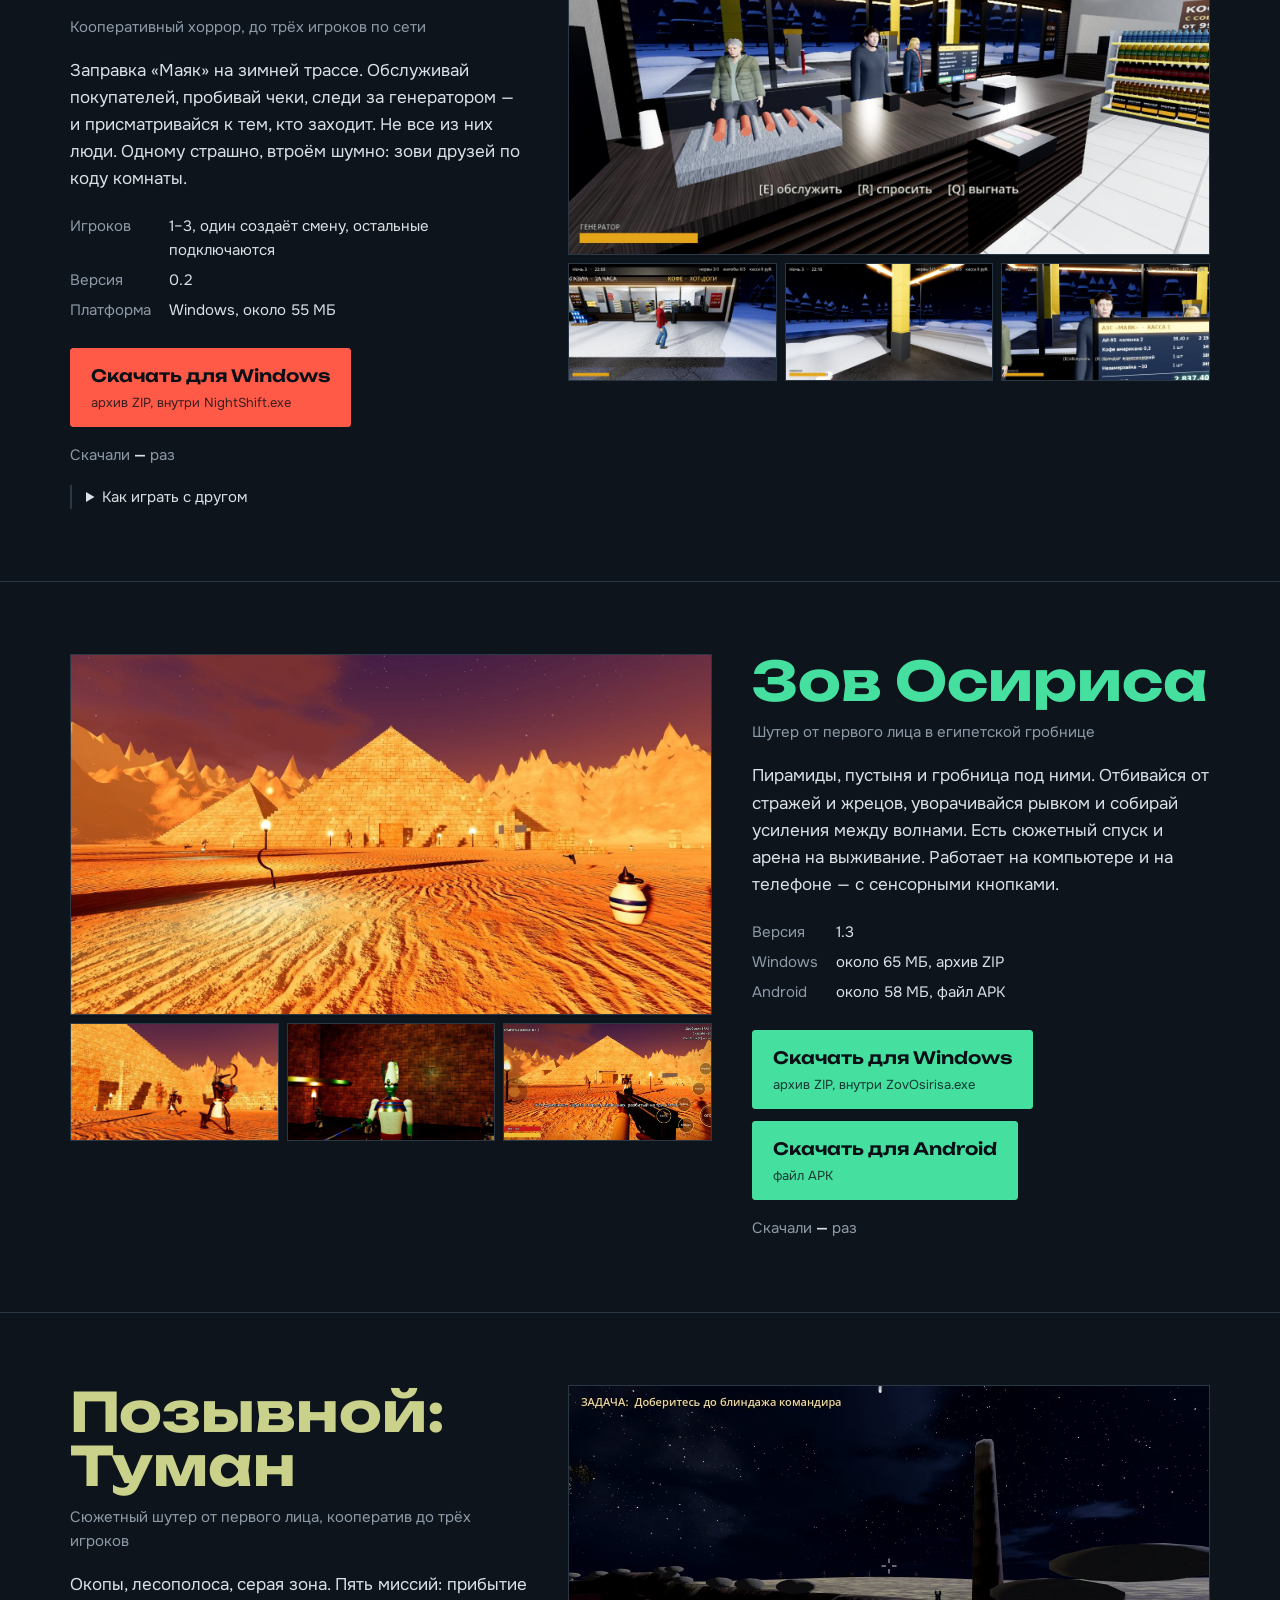
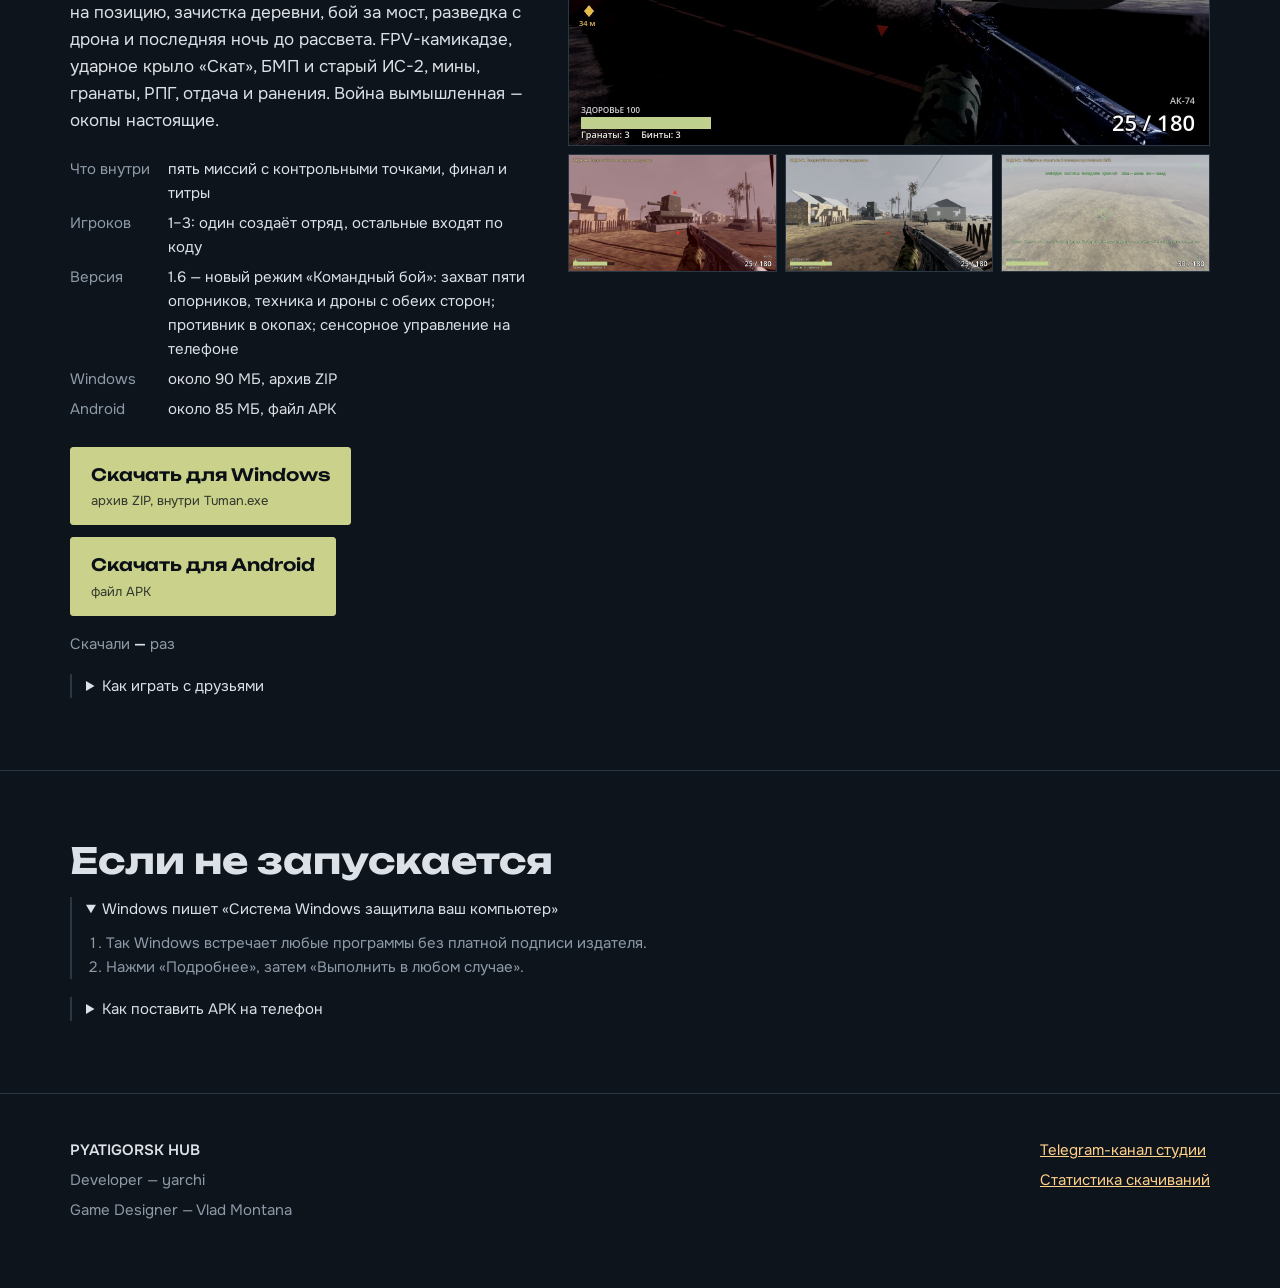
==== commit 7767ac67: "Туман 1.6 на сайте Co-Authored-By: Claude Opus 5.5 <noreply@anthropic.com> Claude-Session: https://c" ====
--- a/index.html
+++ b/index.html
@@ -154,7 +154,7 @@
       <dl class="facts">
         <dt>Что внутри</dt><dd>пять миссий с контрольными точками, финал и титры</dd>
         <dt>Игроков</dt><dd>1–3: один создаёт отряд, остальные входят по коду</dd>
-        <dt>Версия</dt><dd>1.5.2 — сенсорное управление на телефоне, запуск «Ската», FPV и разведчика в «Передовой», огонь по дронам, NO SIGNAL, реалистичные взрывы, прицел 4–6х на АК</dd>
+        <dt>Версия</dt><dd>1.6 — новый режим «Командный бой»: захват пяти опорников, техника и дроны с обеих сторон; противник в окопах; сенсорное управление на телефоне</dd>
         <dt>Windows</dt><dd><span data-size="Tuman_Windows.zip">около 90 МБ</span>, архив ZIP</dd>
         <dt>Android</dt><dd><span data-size="Tuman.apk">около 85 МБ</span>, файл APK</dd>
       </dl>
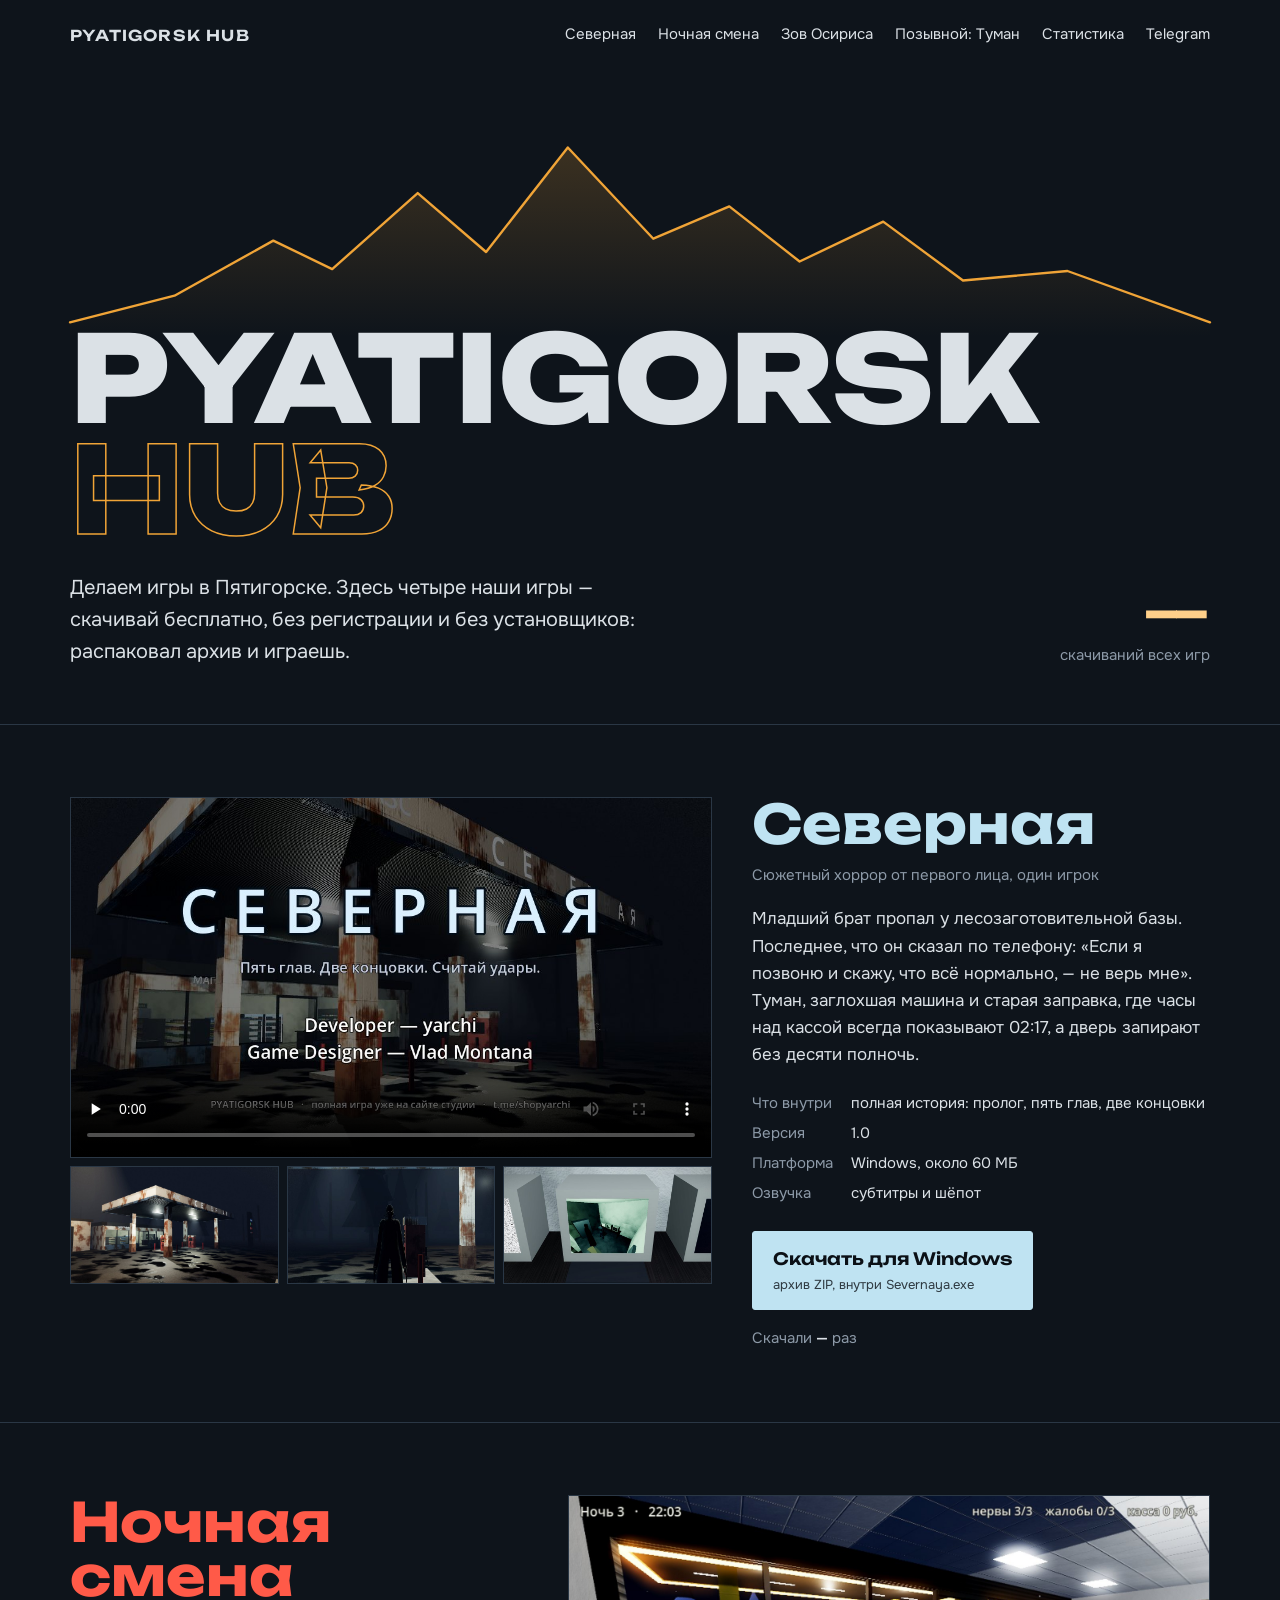
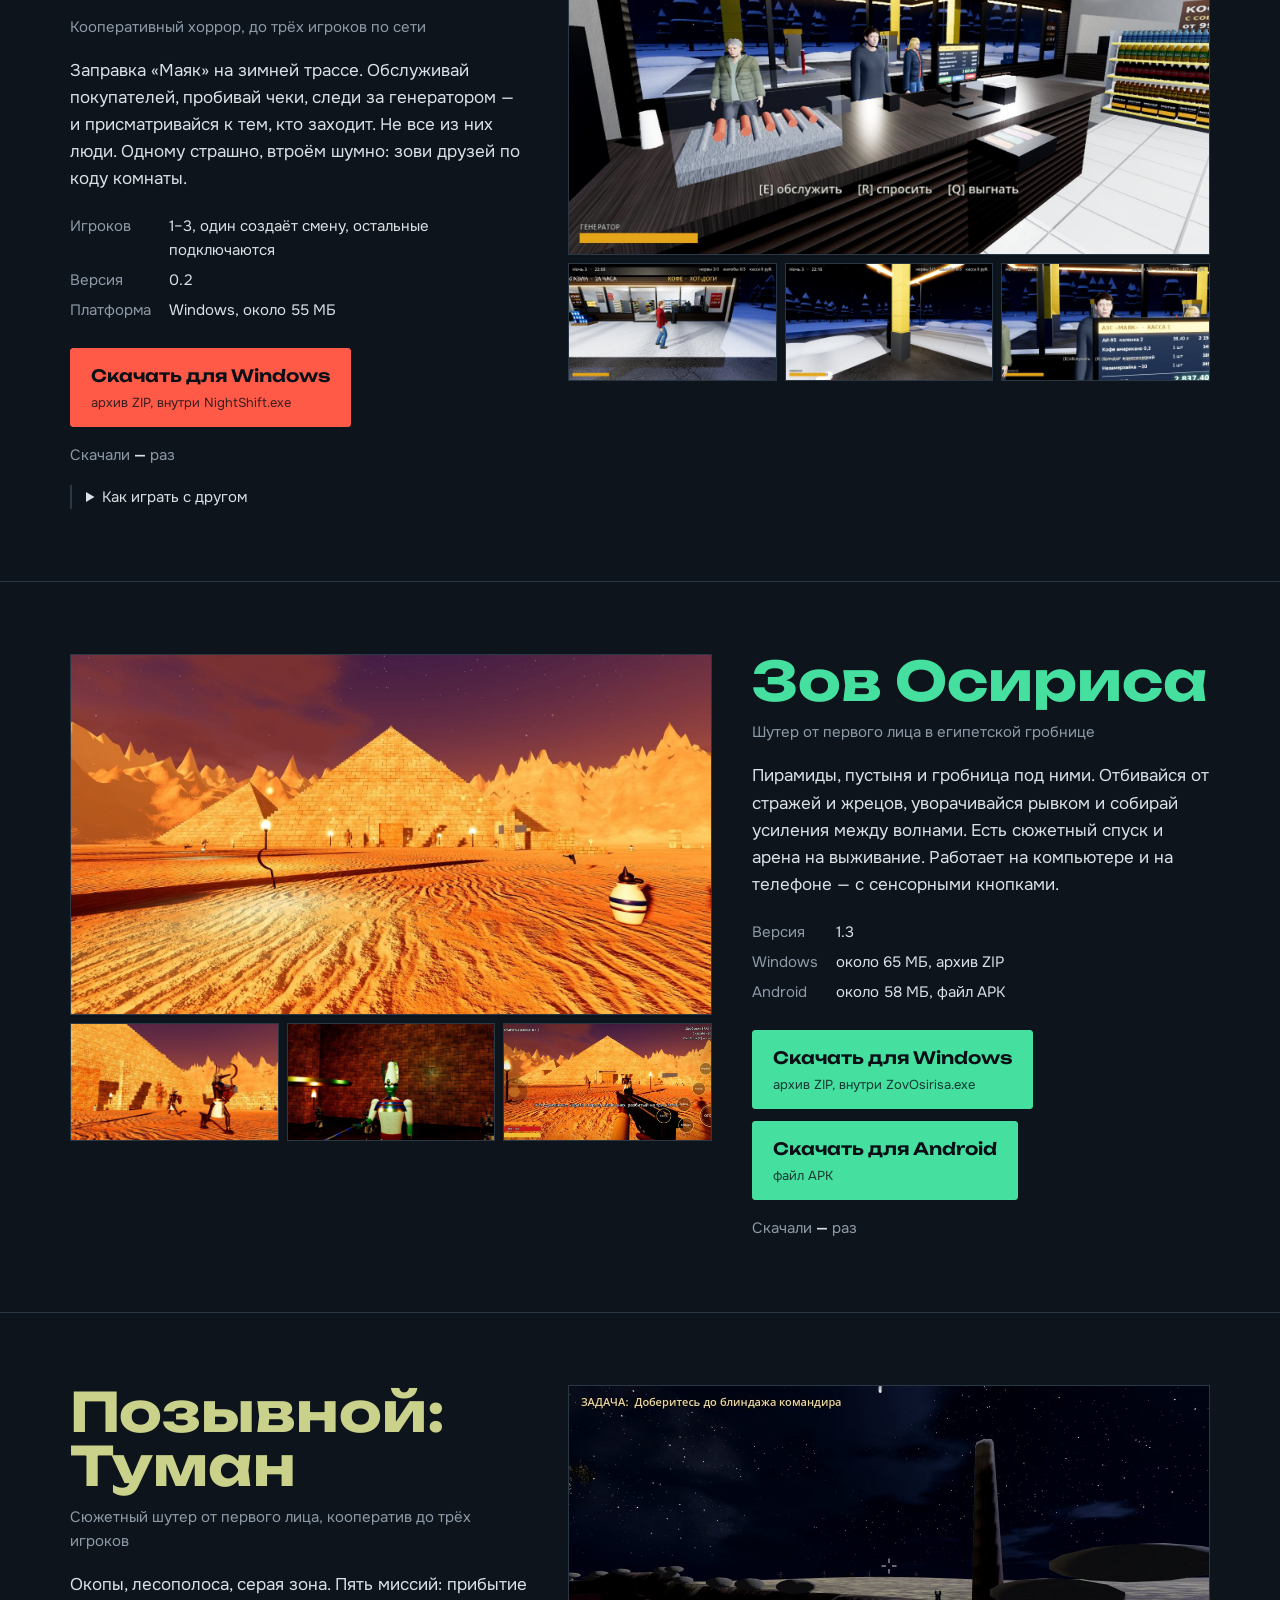
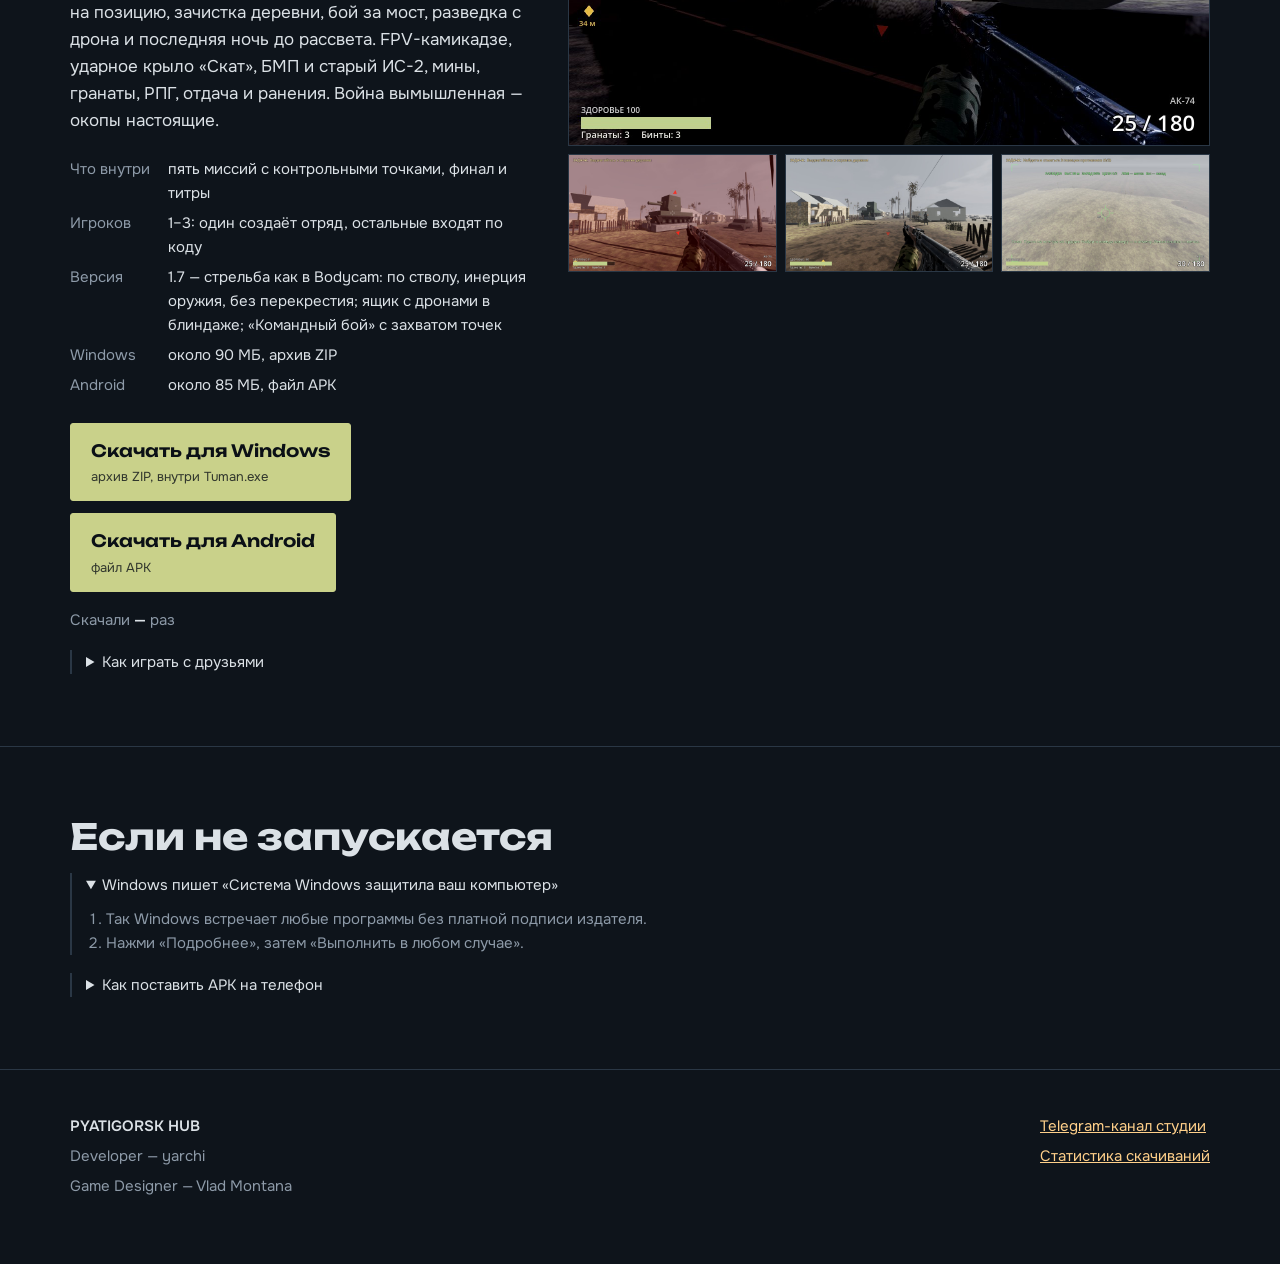
==== commit c971b4f4: "Туман 1.7 на сайте Co-Authored-By: Claude Opus 5.5 <noreply@anthropic.com> Claude-Session: https://c" ====
--- a/index.html
+++ b/index.html
@@ -154,7 +154,7 @@
       <dl class="facts">
         <dt>Что внутри</dt><dd>пять миссий с контрольными точками, финал и титры</dd>
         <dt>Игроков</dt><dd>1–3: один создаёт отряд, остальные входят по коду</dd>
-        <dt>Версия</dt><dd>1.6 — новый режим «Командный бой»: захват пяти опорников, техника и дроны с обеих сторон; противник в окопах; сенсорное управление на телефоне</dd>
+        <dt>Версия</dt><dd>1.7 — стрельба как в Bodycam: по стволу, инерция оружия, без перекрестия; ящик с дронами в блиндаже; «Командный бой» с захватом точек</dd>
         <dt>Windows</dt><dd><span data-size="Tuman_Windows.zip">около 90 МБ</span>, архив ZIP</dd>
         <dt>Android</dt><dd><span data-size="Tuman.apk">около 85 МБ</span>, файл APK</dd>
       </dl>
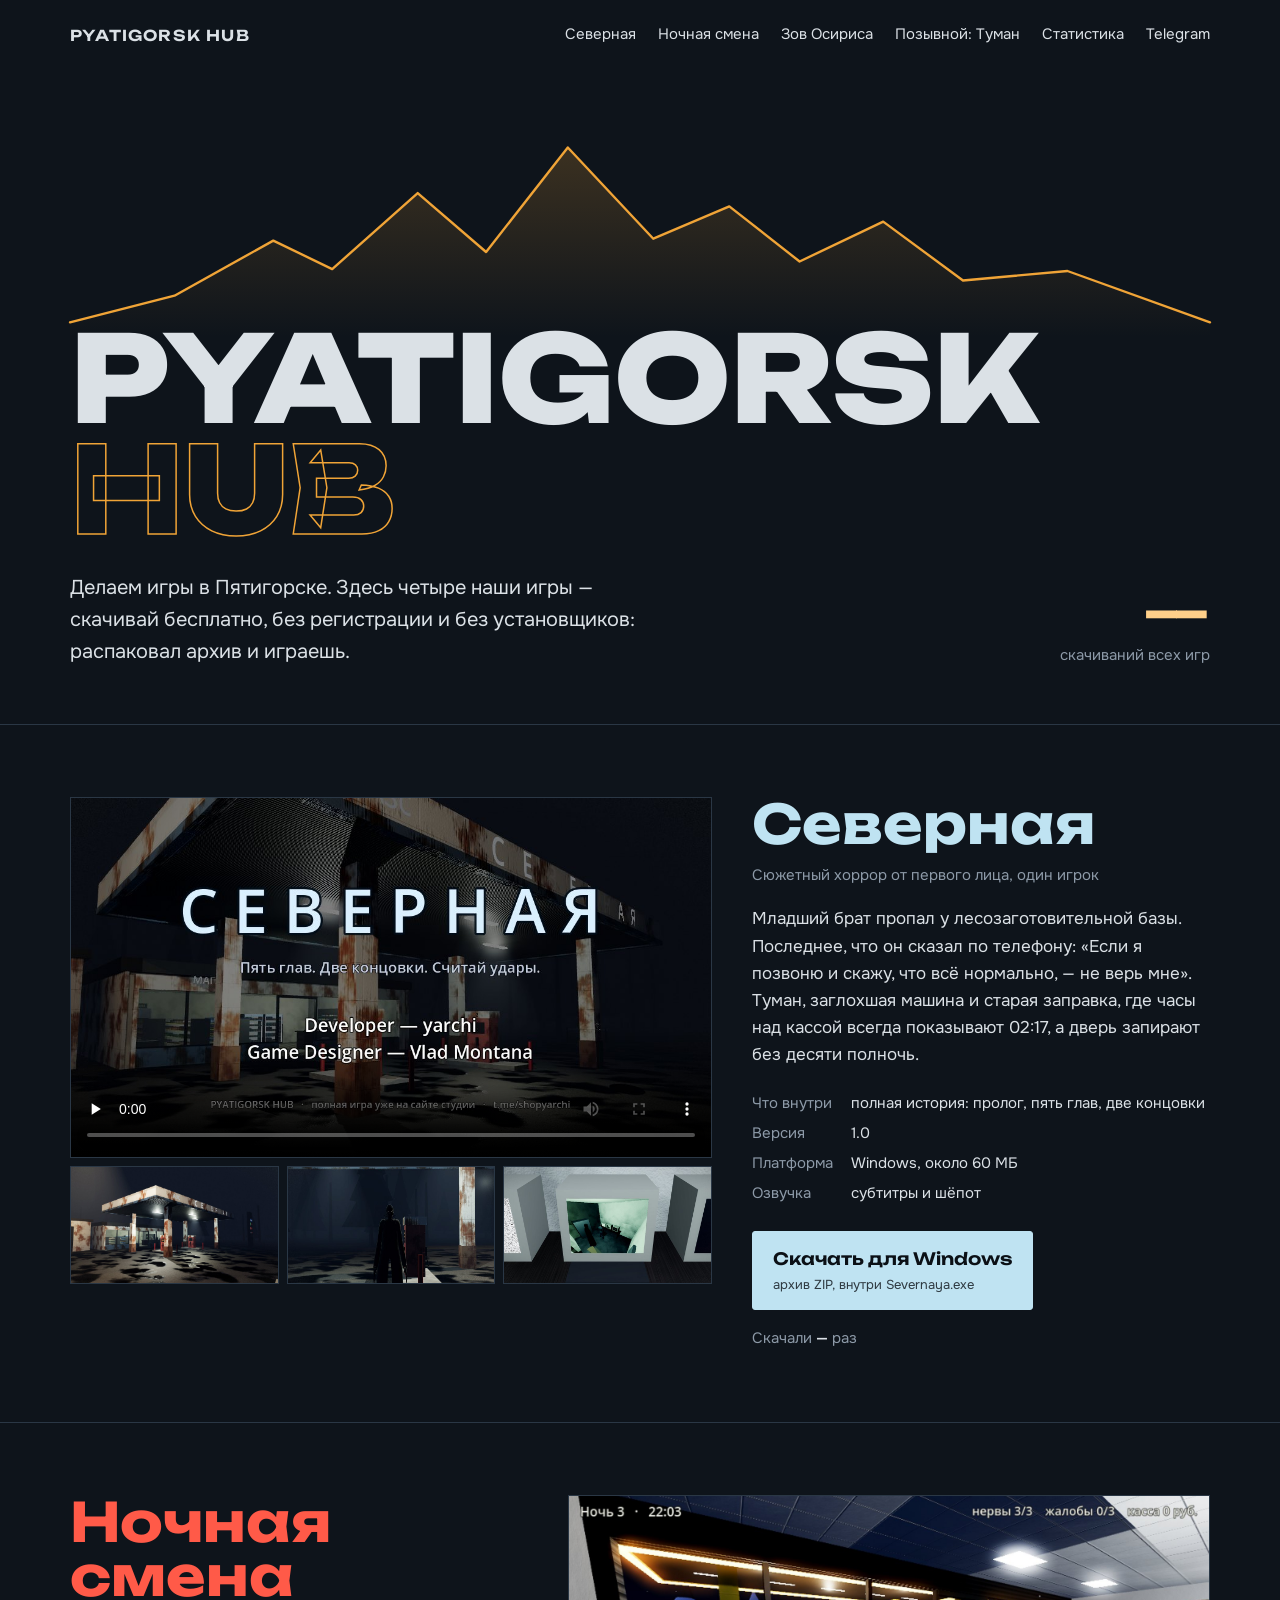
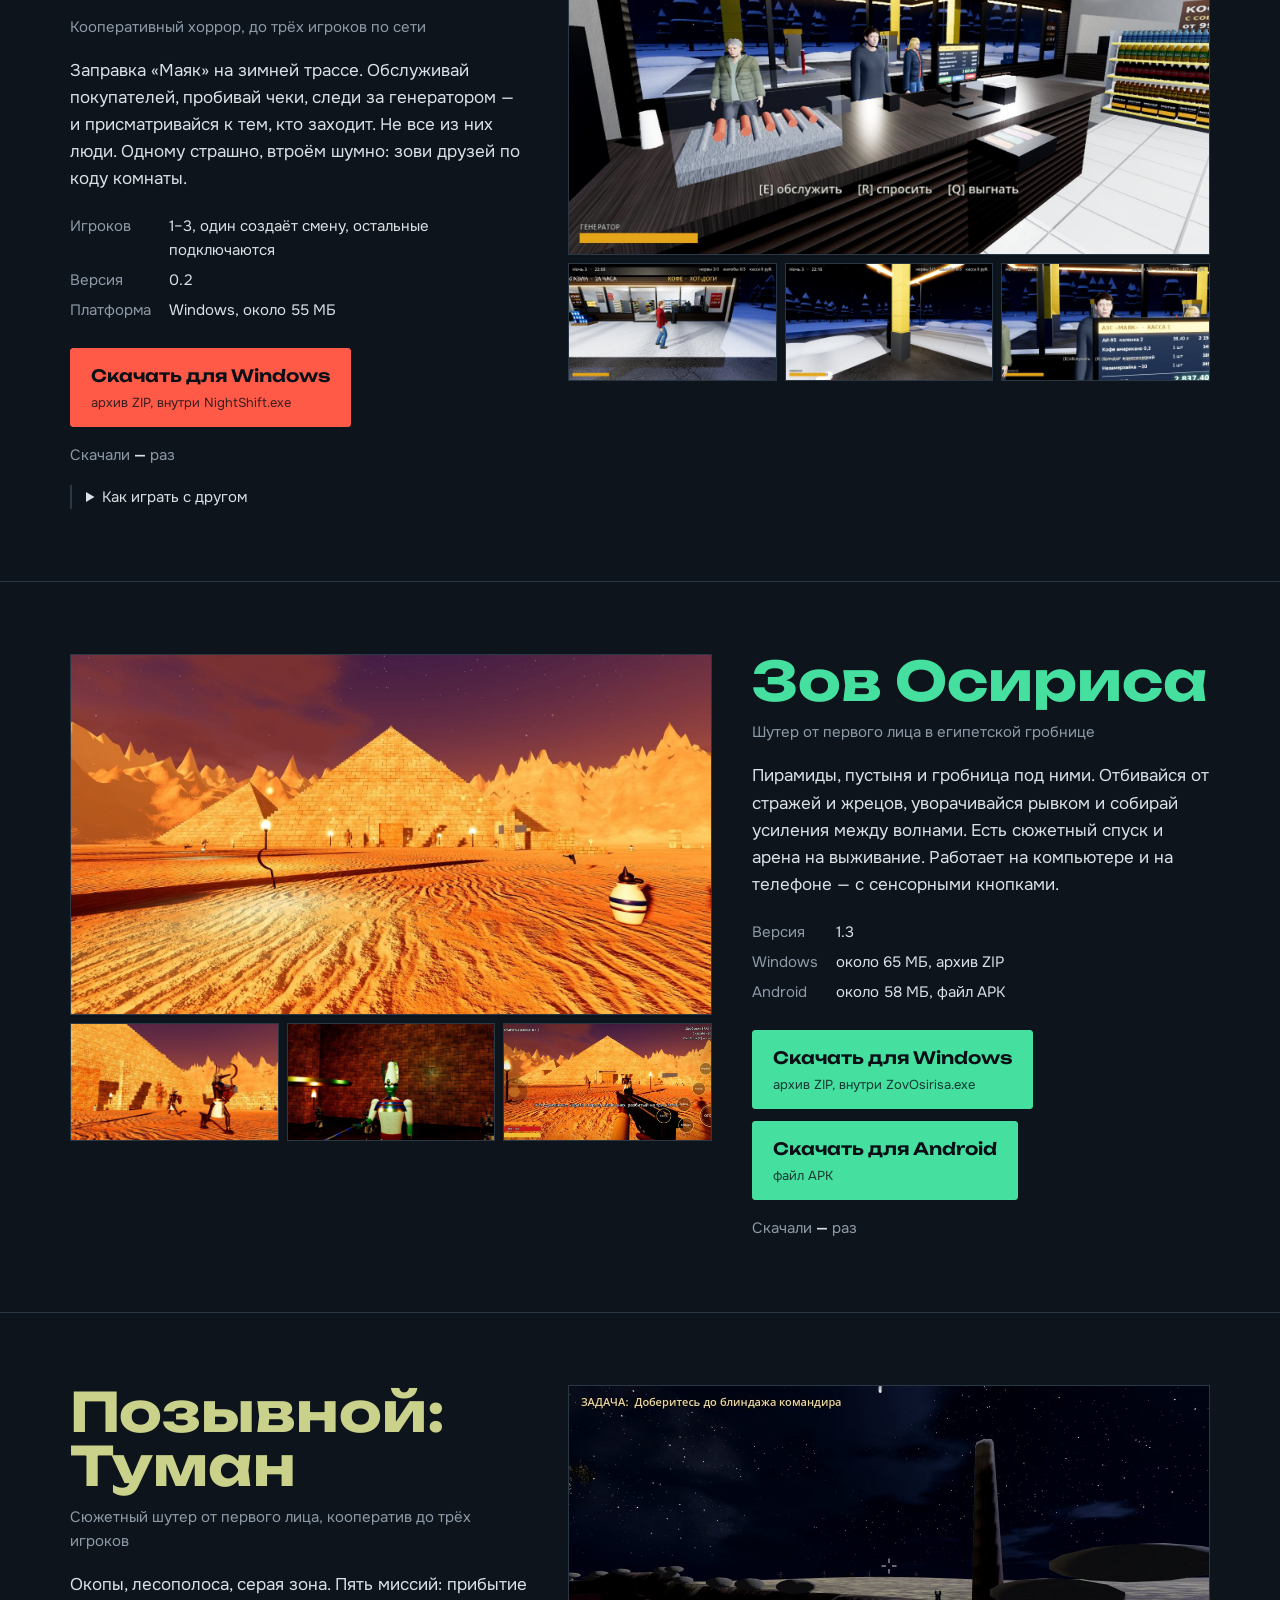
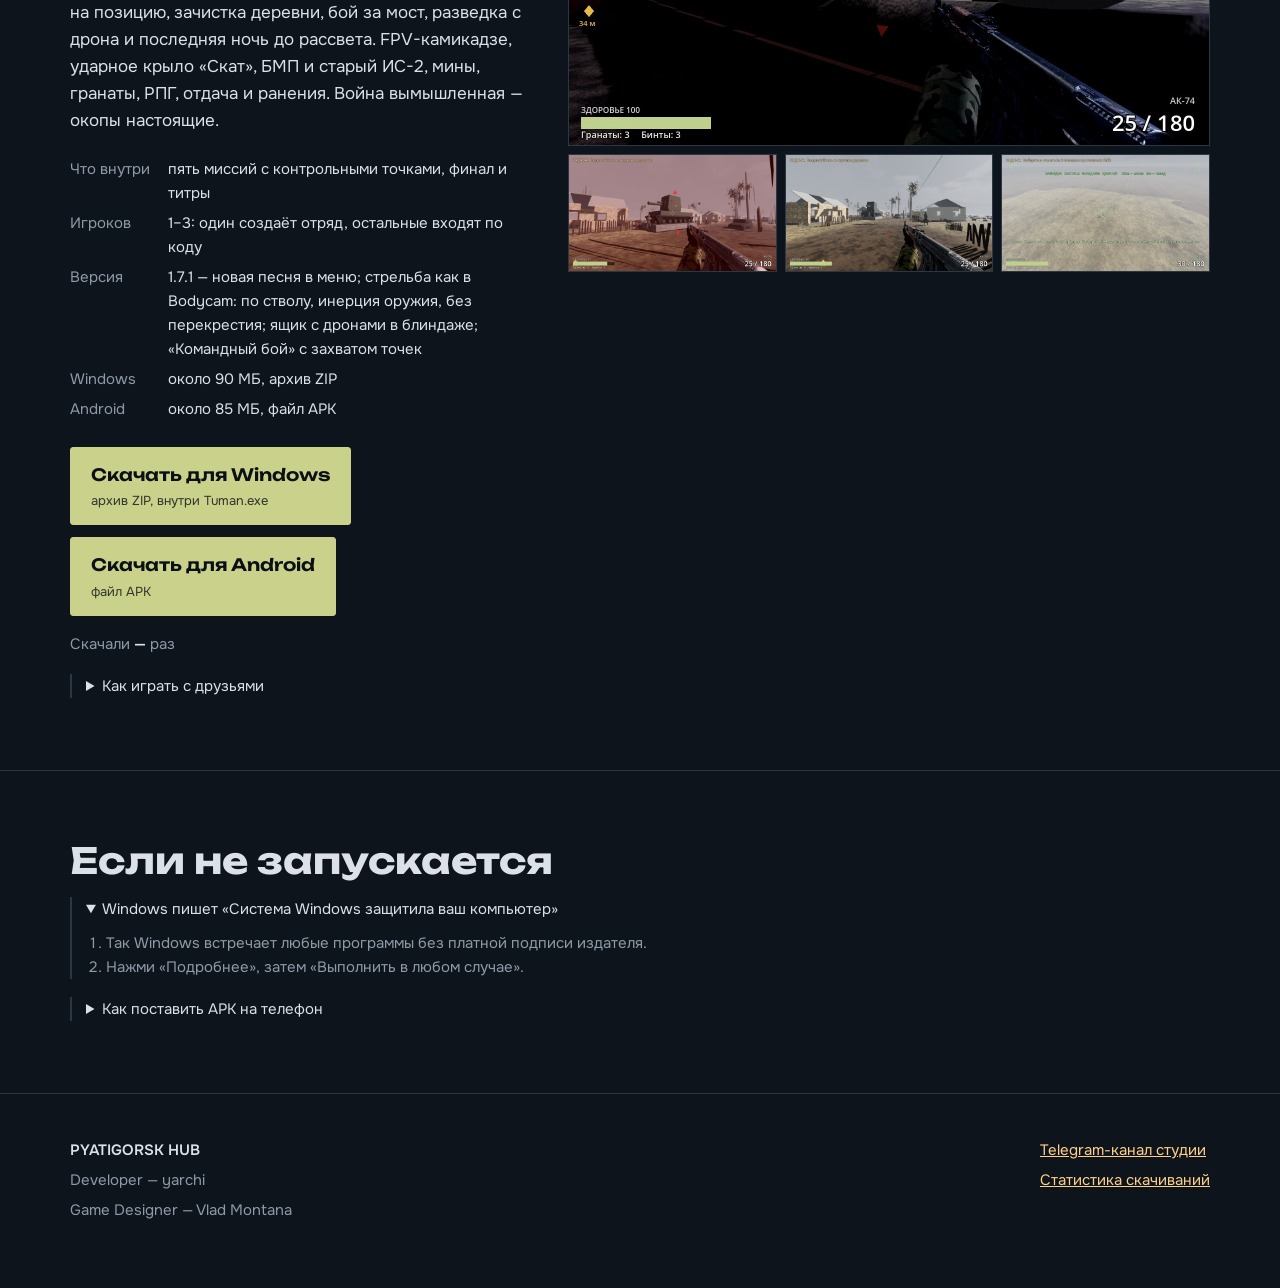
==== commit 6cd88532: "Туман 1.7.1 на сайте Co-Authored-By: Claude Opus 5.5 <noreply@anthropic.com> Claude-Session: https:/" ====
--- a/index.html
+++ b/index.html
@@ -154,7 +154,7 @@
       <dl class="facts">
         <dt>Что внутри</dt><dd>пять миссий с контрольными точками, финал и титры</dd>
         <dt>Игроков</dt><dd>1–3: один создаёт отряд, остальные входят по коду</dd>
-        <dt>Версия</dt><dd>1.7 — стрельба как в Bodycam: по стволу, инерция оружия, без перекрестия; ящик с дронами в блиндаже; «Командный бой» с захватом точек</dd>
+        <dt>Версия</dt><dd>1.7.1 — новая песня в меню; стрельба как в Bodycam: по стволу, инерция оружия, без перекрестия; ящик с дронами в блиндаже; «Командный бой» с захватом точек</dd>
         <dt>Windows</dt><dd><span data-size="Tuman_Windows.zip">около 90 МБ</span>, архив ZIP</dd>
         <dt>Android</dt><dd><span data-size="Tuman.apk">около 85 МБ</span>, файл APK</dd>
       </dl>
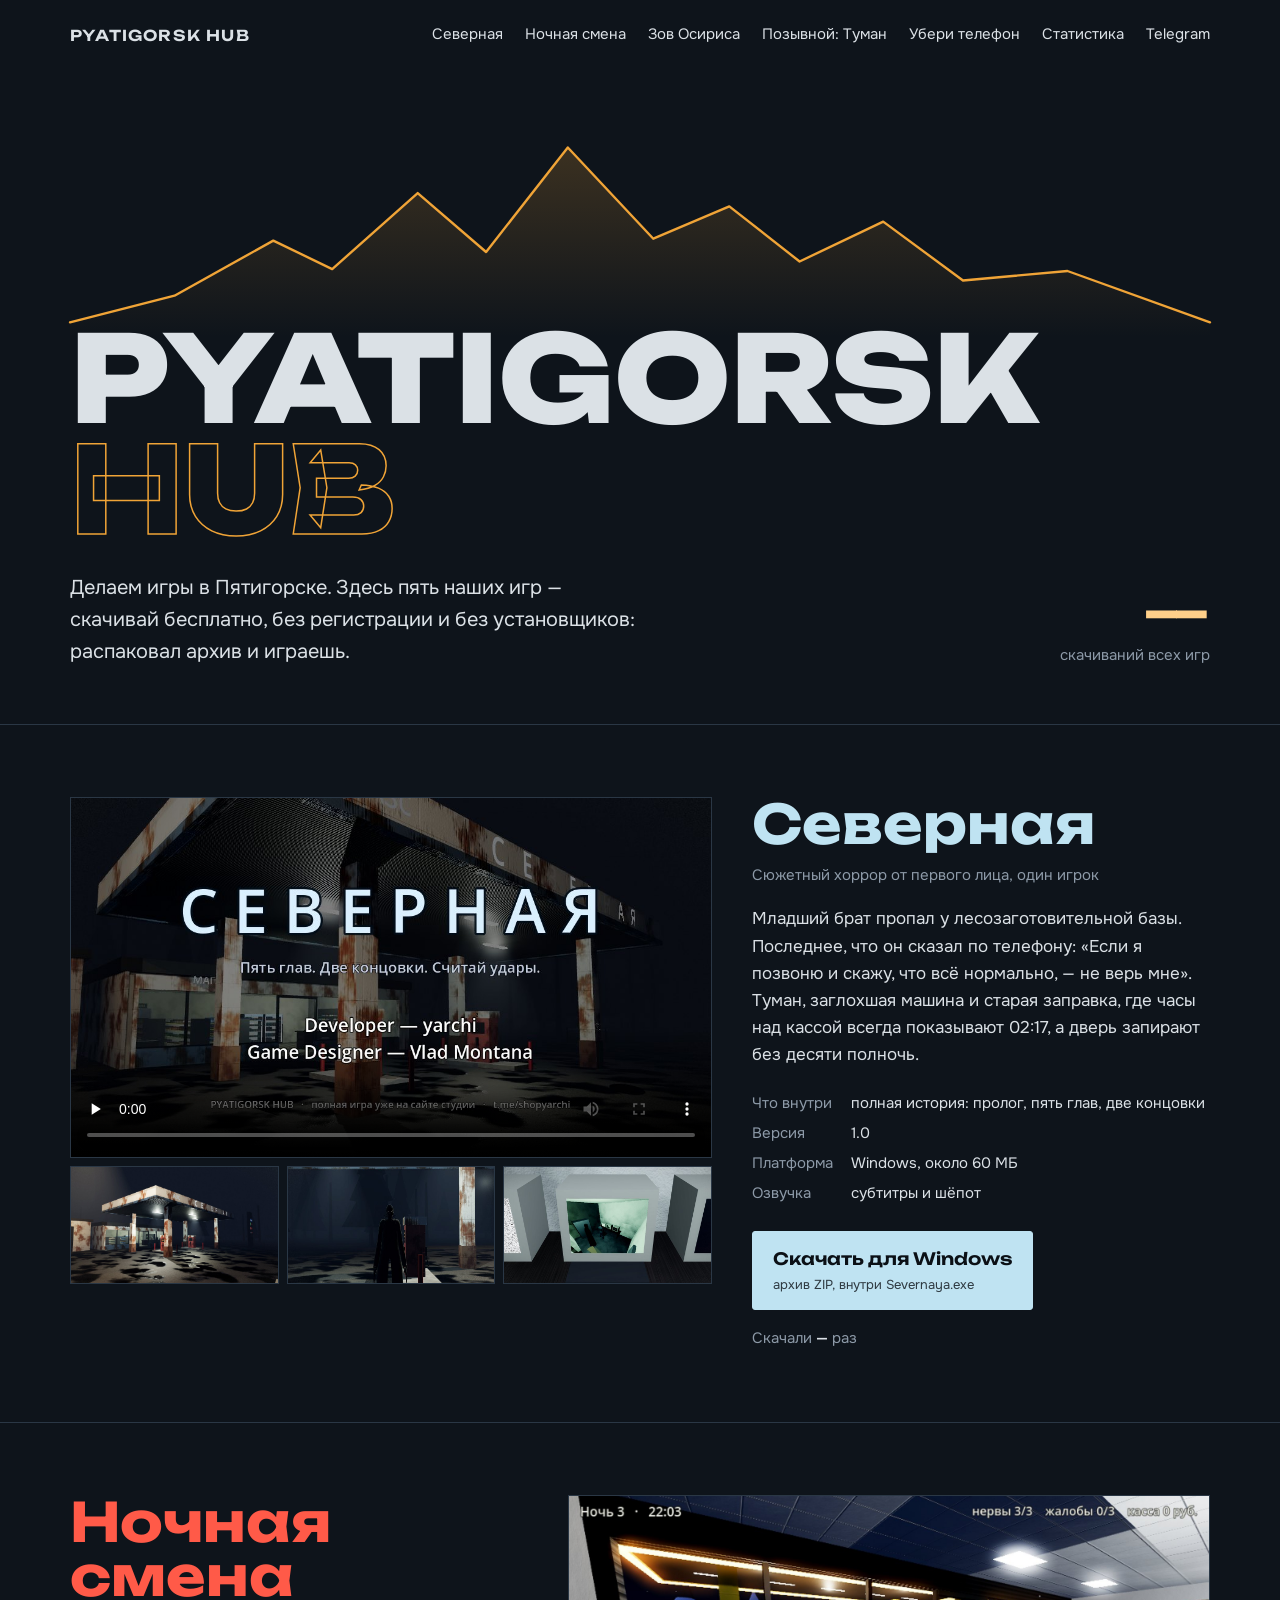
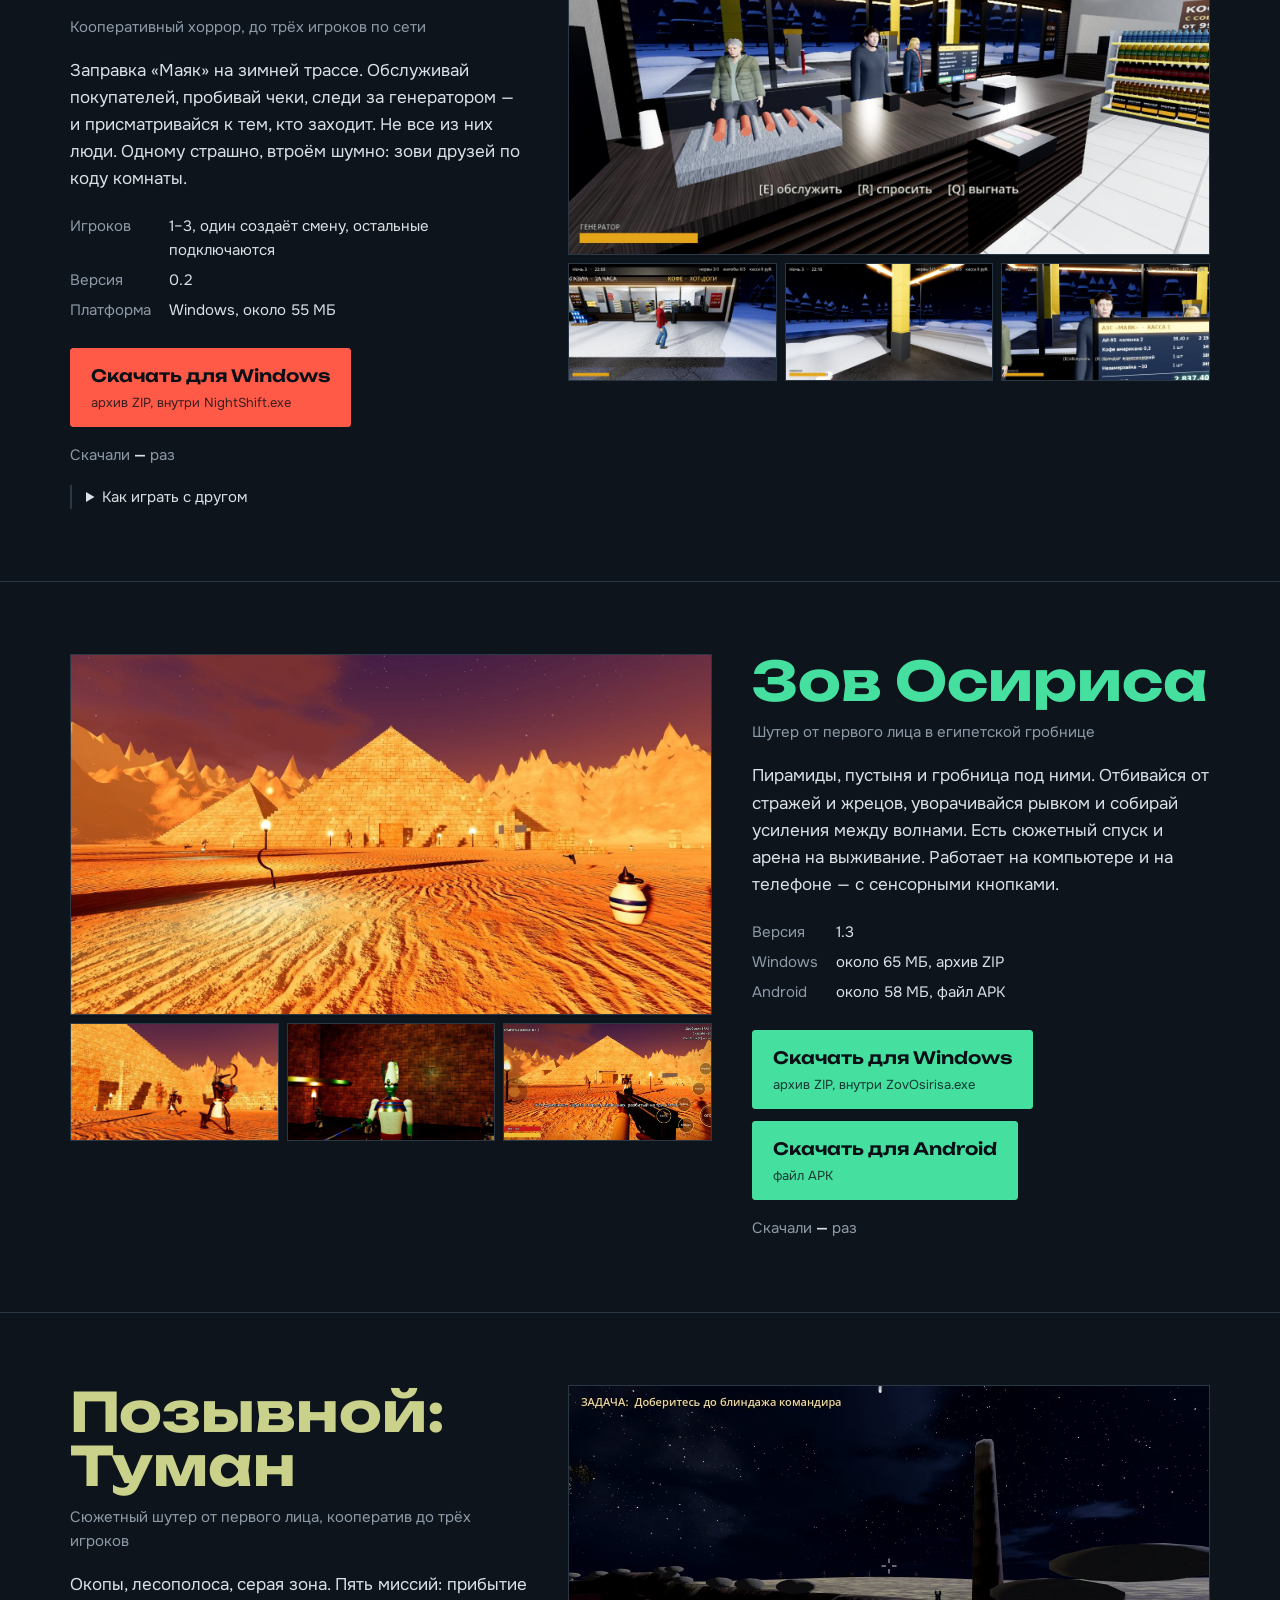
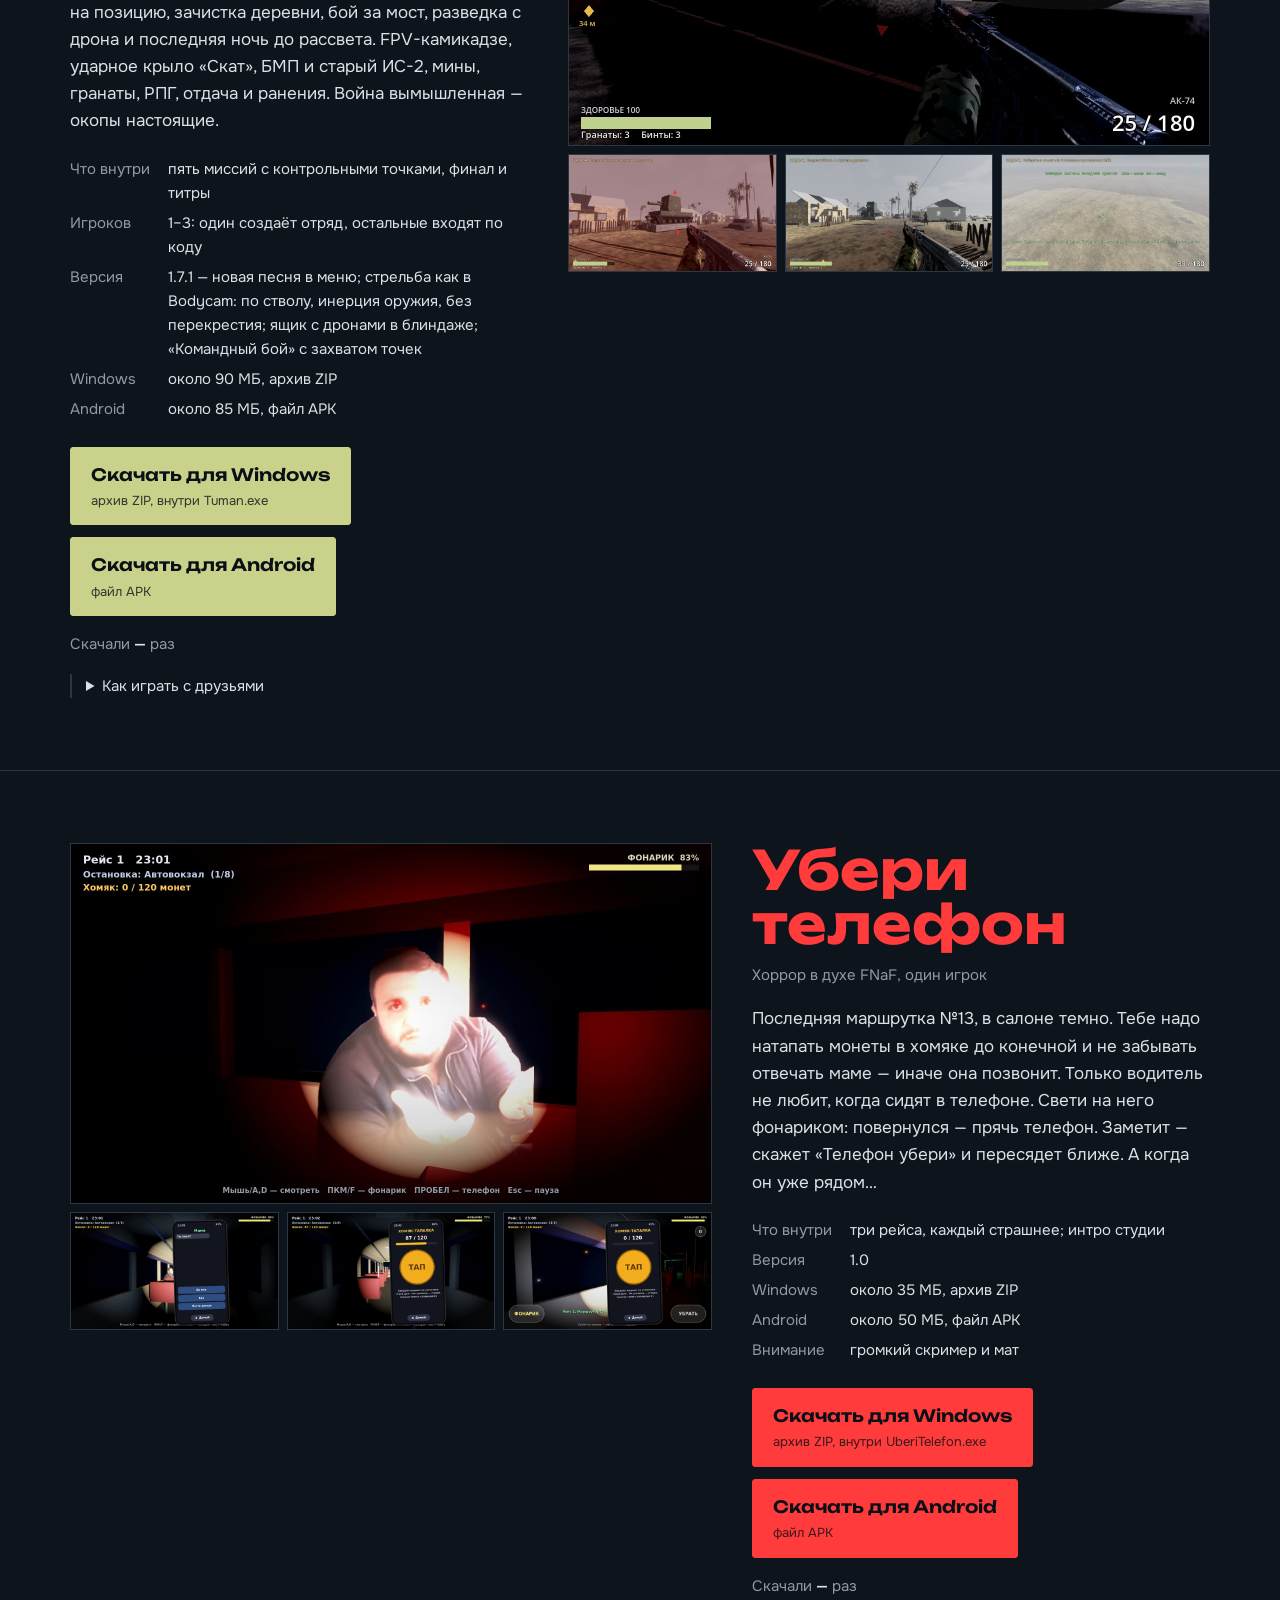
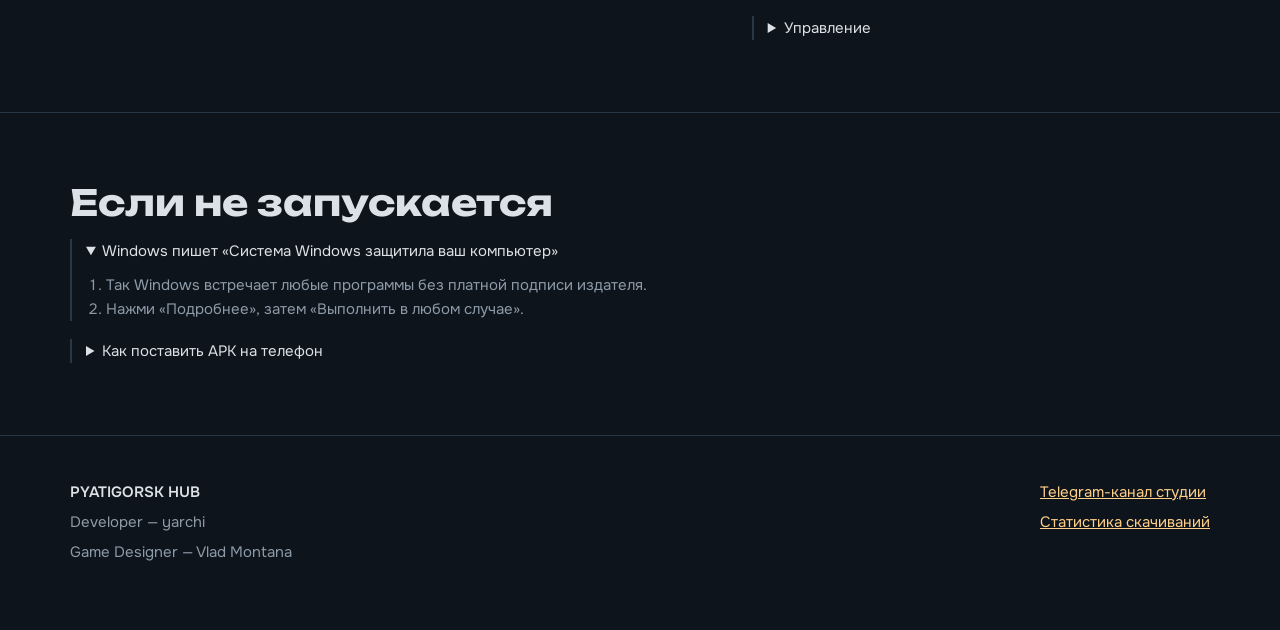
==== commit 92de9649: "«Убери телефон» на сайте: раздел игры, скриншоты, счётчики Co-Authored-By: Claude Opus 5.5 <noreply@" ====
--- a/index.html
+++ b/index.html
@@ -4,9 +4,9 @@
 <meta charset="utf-8">
 <meta name="viewport" content="width=device-width, initial-scale=1">
 <title>PYATIGORSK HUB — игры из Пятигорска</title>
-<meta name="description" content="Студия PYATIGORSK HUB: «Северная», «Ночная смена», «Зов Осириса» и «Позывной: Туман». Скачать бесплатно для Windows и Android.">
+<meta name="description" content="Студия PYATIGORSK HUB: «Северная», «Ночная смена», «Зов Осириса», «Позывной: Туман» и «Убери телефон». Скачать бесплатно для Windows и Android.">
 <meta property="og:title" content="PYATIGORSK HUB — игры из Пятигорска">
-<meta property="og:description" content="Четыре игры студии: сюжетный хоррор, кооператив на ночной заправке, шутер в гробнице и военный шутер. Скачать бесплатно.">
+<meta property="og:description" content="Пять игр студии: сюжетный хоррор, кооператив на ночной заправке, шутер в гробнице, военный шутер и хоррор в ночной маршрутке. Скачать бесплатно.">
 <meta property="og:image" content="img/sev-1.jpg">
 <link rel="icon" href="favicon.svg" type="image/svg+xml">
 <link rel="preconnect" href="https://fonts.googleapis.com">
@@ -25,6 +25,7 @@
         <a href="#night-shift">Ночная смена</a>
         <a href="#zov-osirisa">Зов Осириса</a>
         <a href="#tuman">Позывной: Туман</a>
+        <a href="#uberi-telefon">Убери телефон</a>
         <a href="stats.html">Статистика</a>
         <a href="https://t.me/shopyarchi" rel="noopener">Telegram</a>
       </nav>
@@ -36,7 +37,7 @@
     </svg>
     <h1><span>PYATIGORSK</span><span class="hub">HUB</span></h1>
     <div class="intro">
-      <p>Делаем игры в Пятигорске. Здесь четыре наши игры — скачивай бесплатно, без регистрации и без установщиков: распаковал архив и играешь.</p>
+      <p>Делаем игры в Пятигорске. Здесь пять наших игр — скачивай бесплатно, без регистрации и без установщиков: распаковал архив и играешь.</p>
       <div class="tally"><b class="num" data-total>—</b><span>скачиваний всех игр</span></div>
     </div>
   </div>
@@ -169,6 +170,44 @@
           <li>Командир нажимает «Создать отряд» и отправляет код.</li>
           <li>Остальные вводят код и нажимают «Подключиться».</li>
           <li>Раненого напарника можно поднять: подойти и держать E. Если через интернет не соединяет — Radmin VPN или одна сеть Wi-Fi.</li>
+        </ol>
+      </details>
+    </div>
+  </div>
+</section>
+
+<section class="game ut" id="uberi-telefon">
+  <div class="wrap grid">
+    <div class="shotbox">
+      <img class="main" src="img/ut-1.jpg" alt="Водитель маршрутки сидит рядом и смотрит красными глазами в свете фонарика">
+      <div class="strip">
+        <a href="img/ut-2.jpg"><img src="img/ut-2.jpg" alt="Телефон: мама пишет «Ты в какой маршрутке?»" loading="lazy"></a>
+        <a href="img/ut-3.jpg"><img src="img/ut-3.jpg" alt="Хомяк-тапалка на телефоне посреди тёмного салона" loading="lazy"></a>
+        <a href="img/ut-4.jpg"><img src="img/ut-4.jpg" alt="Версия для телефона с сенсорными кнопками" loading="lazy"></a>
+      </div>
+    </div>
+    <div>
+      <h2>Убери телефон</h2>
+      <p class="kind">Хоррор в духе FNaF, один игрок</p>
+      <p class="about">Последняя маршрутка №13, в салоне темно. Тебе надо натапать монеты в хомяке до конечной и не забывать отвечать маме — иначе она позвонит. Только водитель не любит, когда сидят в телефоне. Свети на него фонариком: повернулся — прячь телефон. Заметит — скажет «Телефон убери» и пересядет ближе. А когда он уже рядом…</p>
+      <dl class="facts">
+        <dt>Что внутри</dt><dd>три рейса, каждый страшнее; интро студии</dd>
+        <dt>Версия</dt><dd>1.0</dd>
+        <dt>Windows</dt><dd><span data-size="UberiTelefon_Windows.zip">около 35 МБ</span>, архив ZIP</dd>
+        <dt>Android</dt><dd><span data-size="UberiTelefon.apk">около 50 МБ</span>, файл APK</dd>
+        <dt>Внимание</dt><dd>громкий скример и мат</dd>
+      </dl>
+      <div class="dl">
+        <a class="btn" data-file="UberiTelefon_Windows.zip"><b>Скачать для Windows</b><small>архив ZIP, внутри UberiTelefon.exe</small></a>
+        <a class="btn" data-file="UberiTelefon.apk"><b>Скачать для Android</b><small>файл APK</small></a>
+      </div>
+      <p class="got">Скачали <b class="num" data-count="uberi-telefon">—</b> раз</p>
+      <details class="how">
+        <summary>Управление</summary>
+        <ol>
+          <li>Компьютер: мышь или A/D — смотреть, ПКМ или F — фонарик, пробел — телефон, E — тапать.</li>
+          <li>Телефон: свайп — смотреть, кнопки «Фонарик» и «Телефон» внизу экрана.</li>
+          <li>Подержи фонарик на водителе, пока он поворачивается, — ослепишь, и он отвернётся.</li>
         </ol>
       </details>
     </div>
--- a/style.css
+++ b/style.css
@@ -45,7 +45,7 @@
 
 /* ---- игра ---- */
 .game { --tone: var(--lamp); position: relative; padding-block: 72px; border-top: 1px solid var(--line); }
-.game.sev { --tone: var(--ice); } .game.ns { --tone: var(--neon); } .game.zov { --tone: var(--duat); } .game.tm { --tone: #c9d18a; }
+.game.sev { --tone: var(--ice); } .game.ns { --tone: var(--neon); } .game.zov { --tone: var(--duat); } .game.tm { --tone: #c9d18a; } .game.ut { --tone: #ff3b3b; }
 .game .grid { display: grid; grid-template-columns: minmax(0, 7fr) minmax(0, 5fr); gap: 40px; align-items: start; }
 .game.flip .grid { grid-template-columns: minmax(0, 5fr) minmax(0, 7fr); }
 .game.flip .shotbox { order: 2; }
